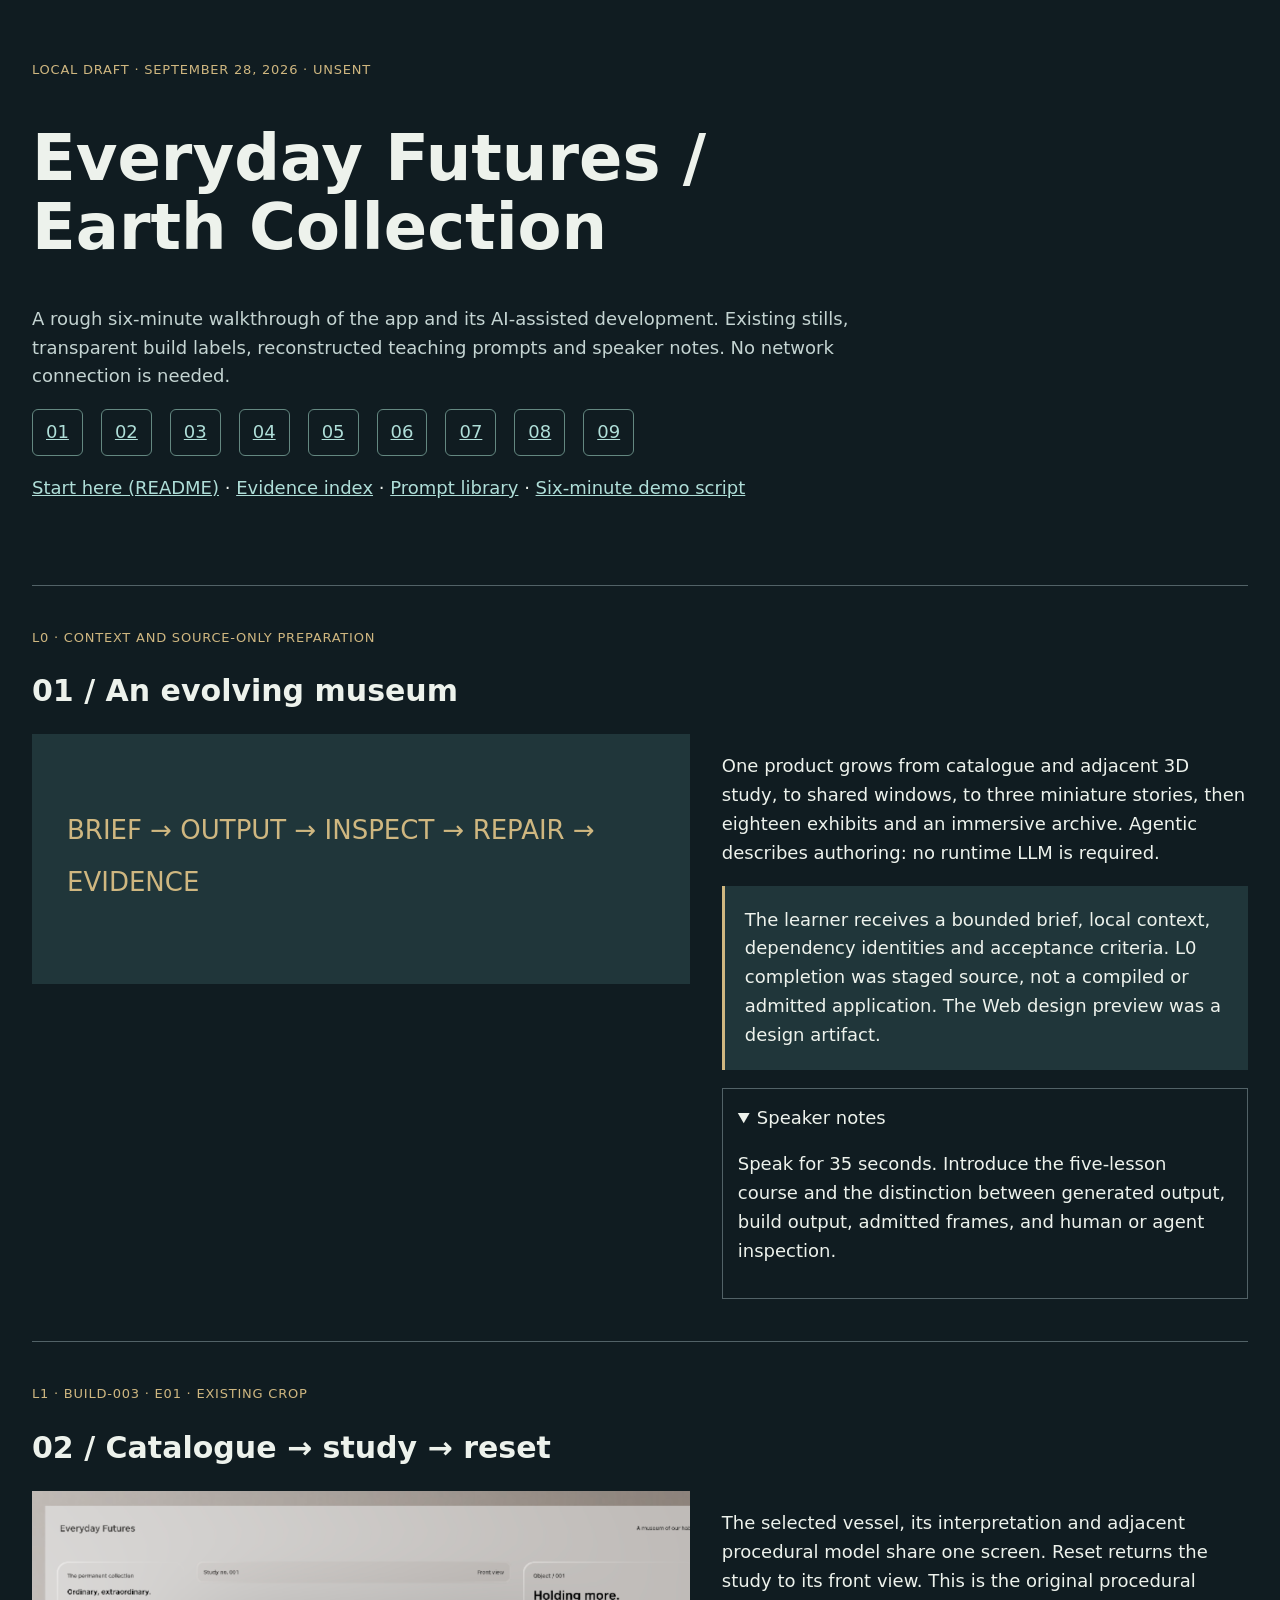
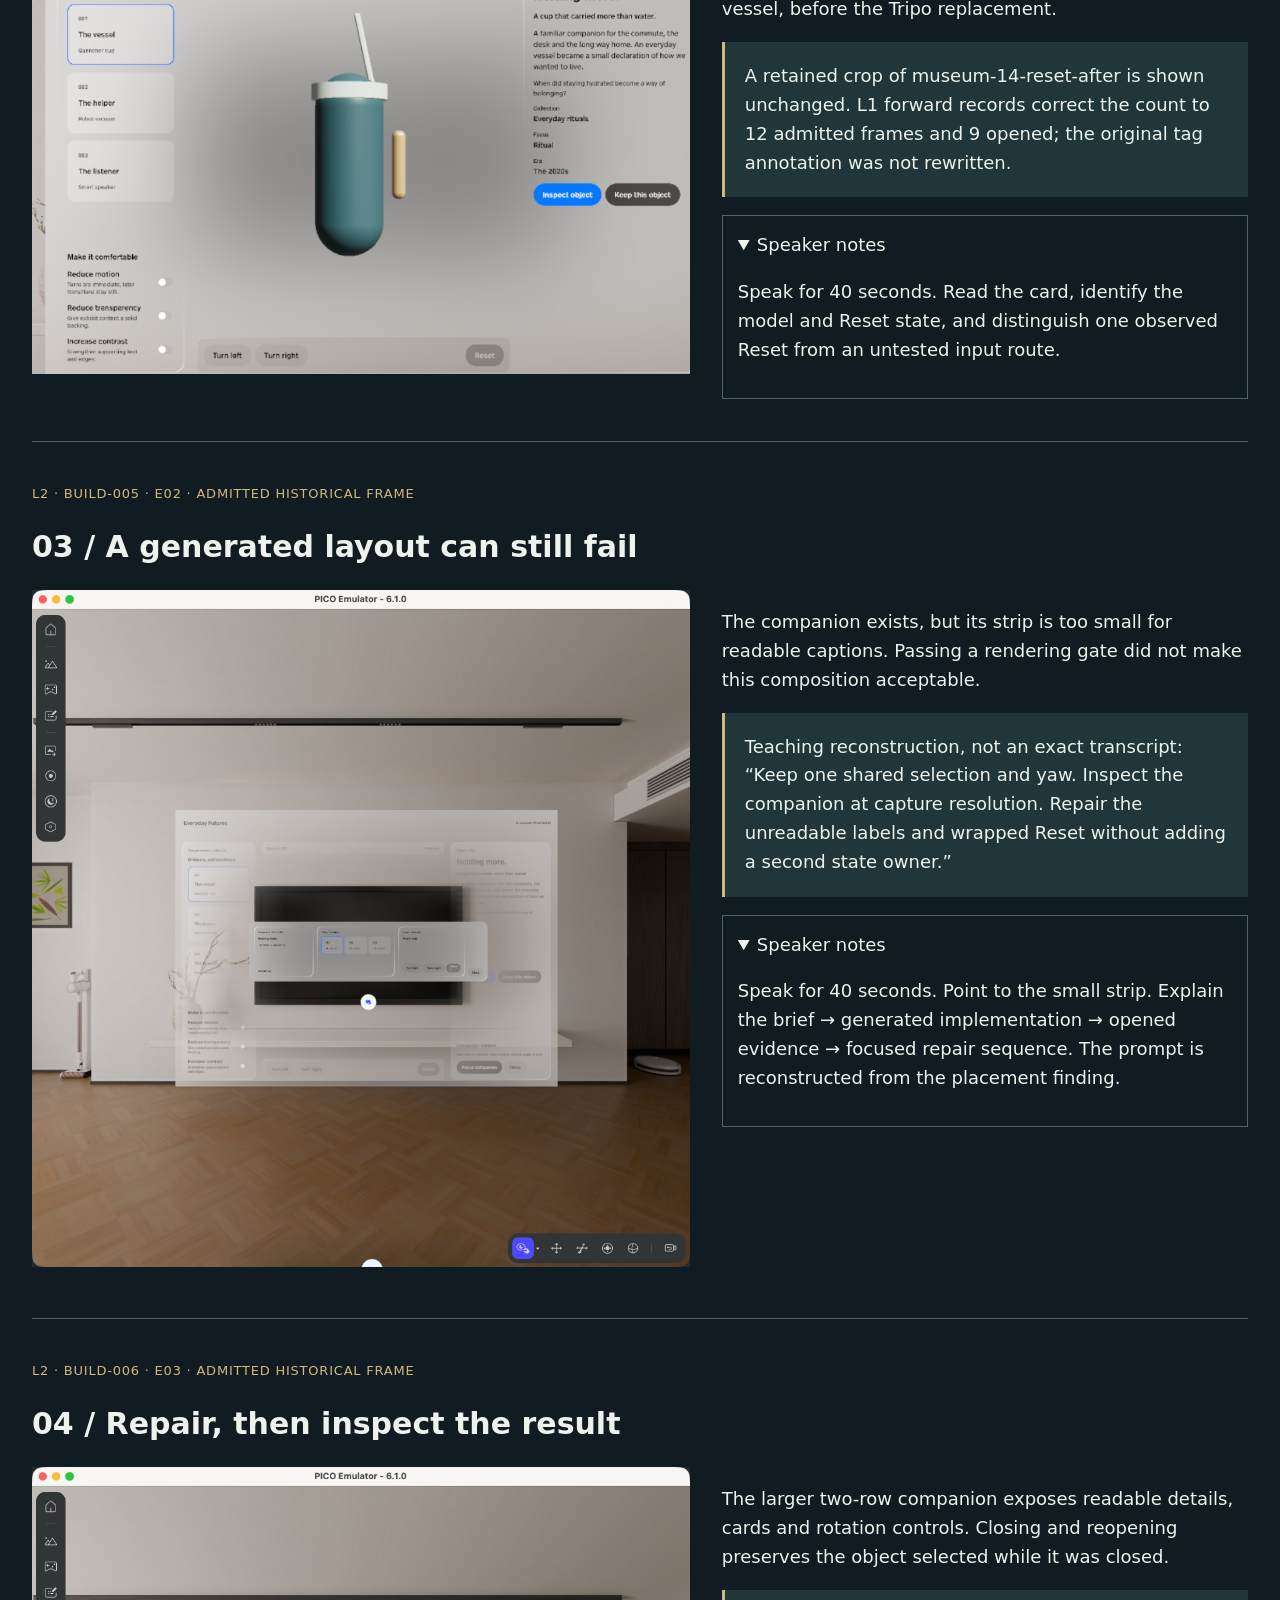
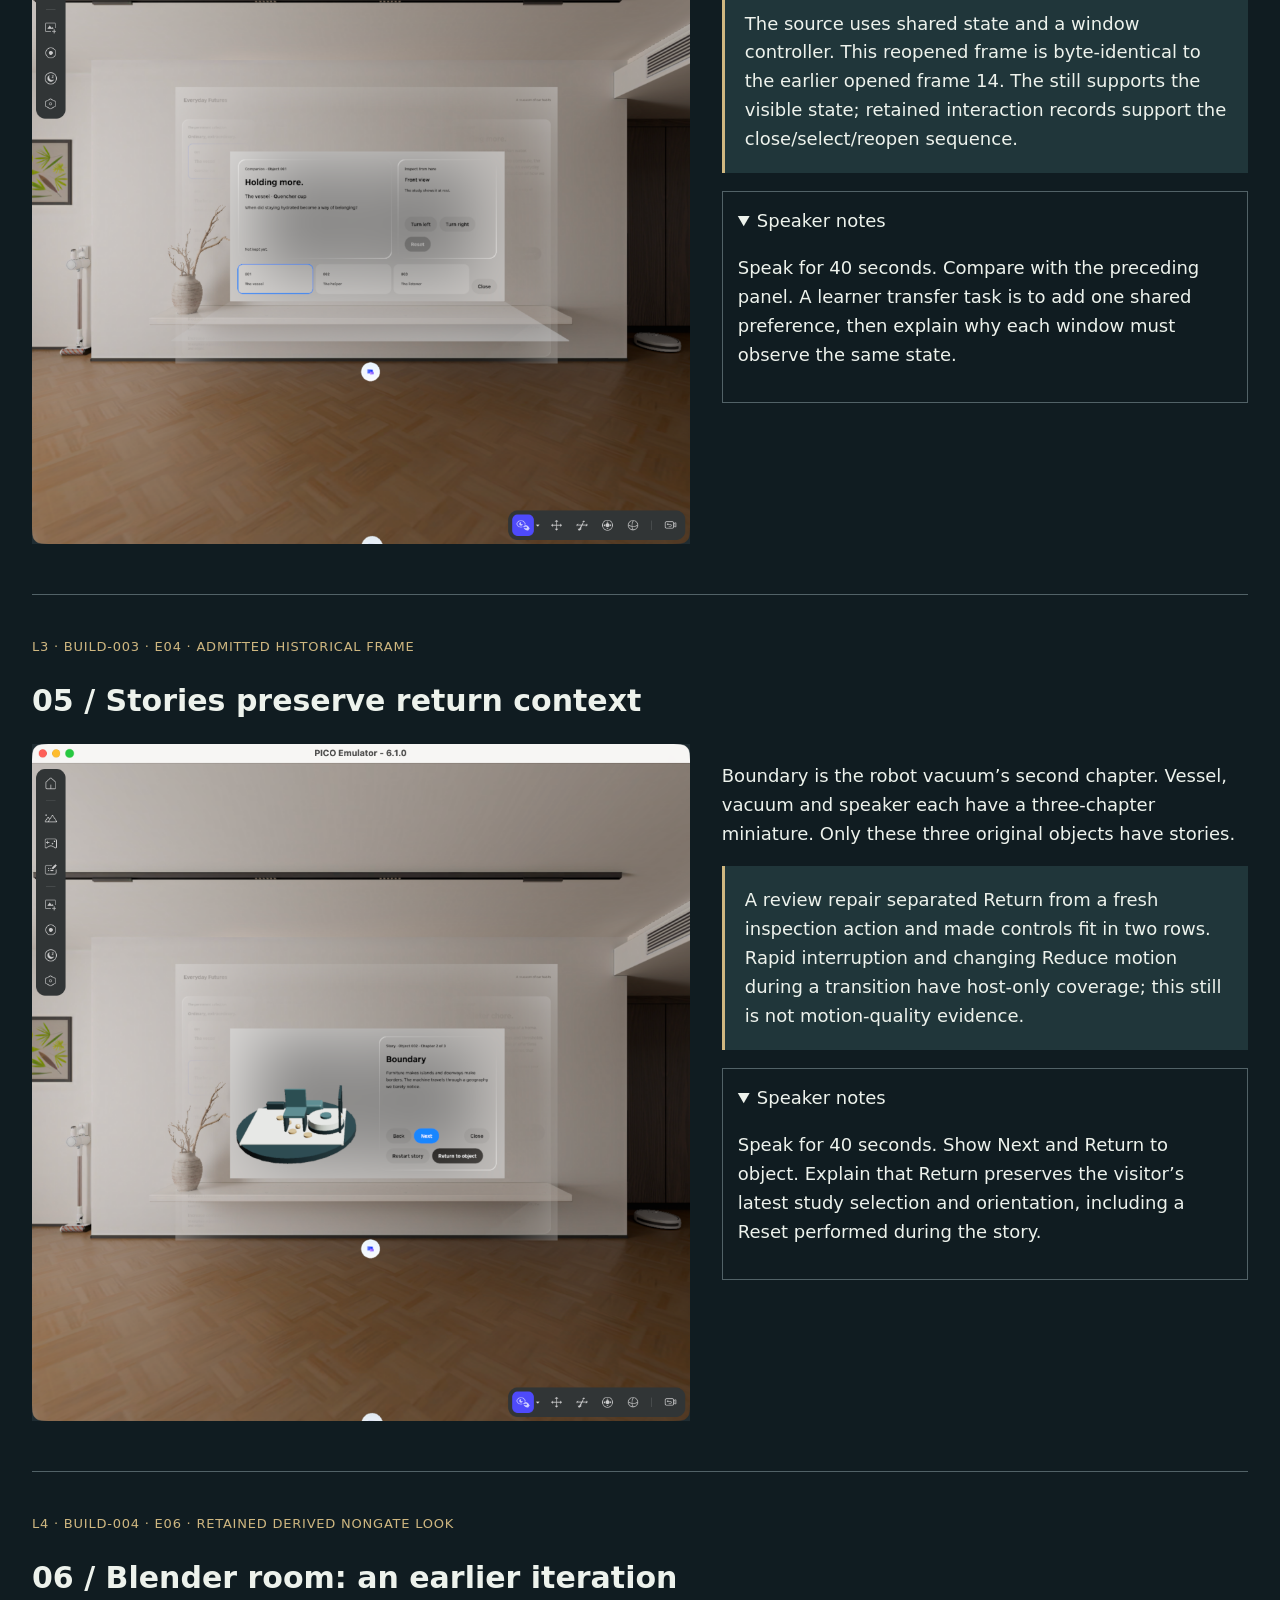
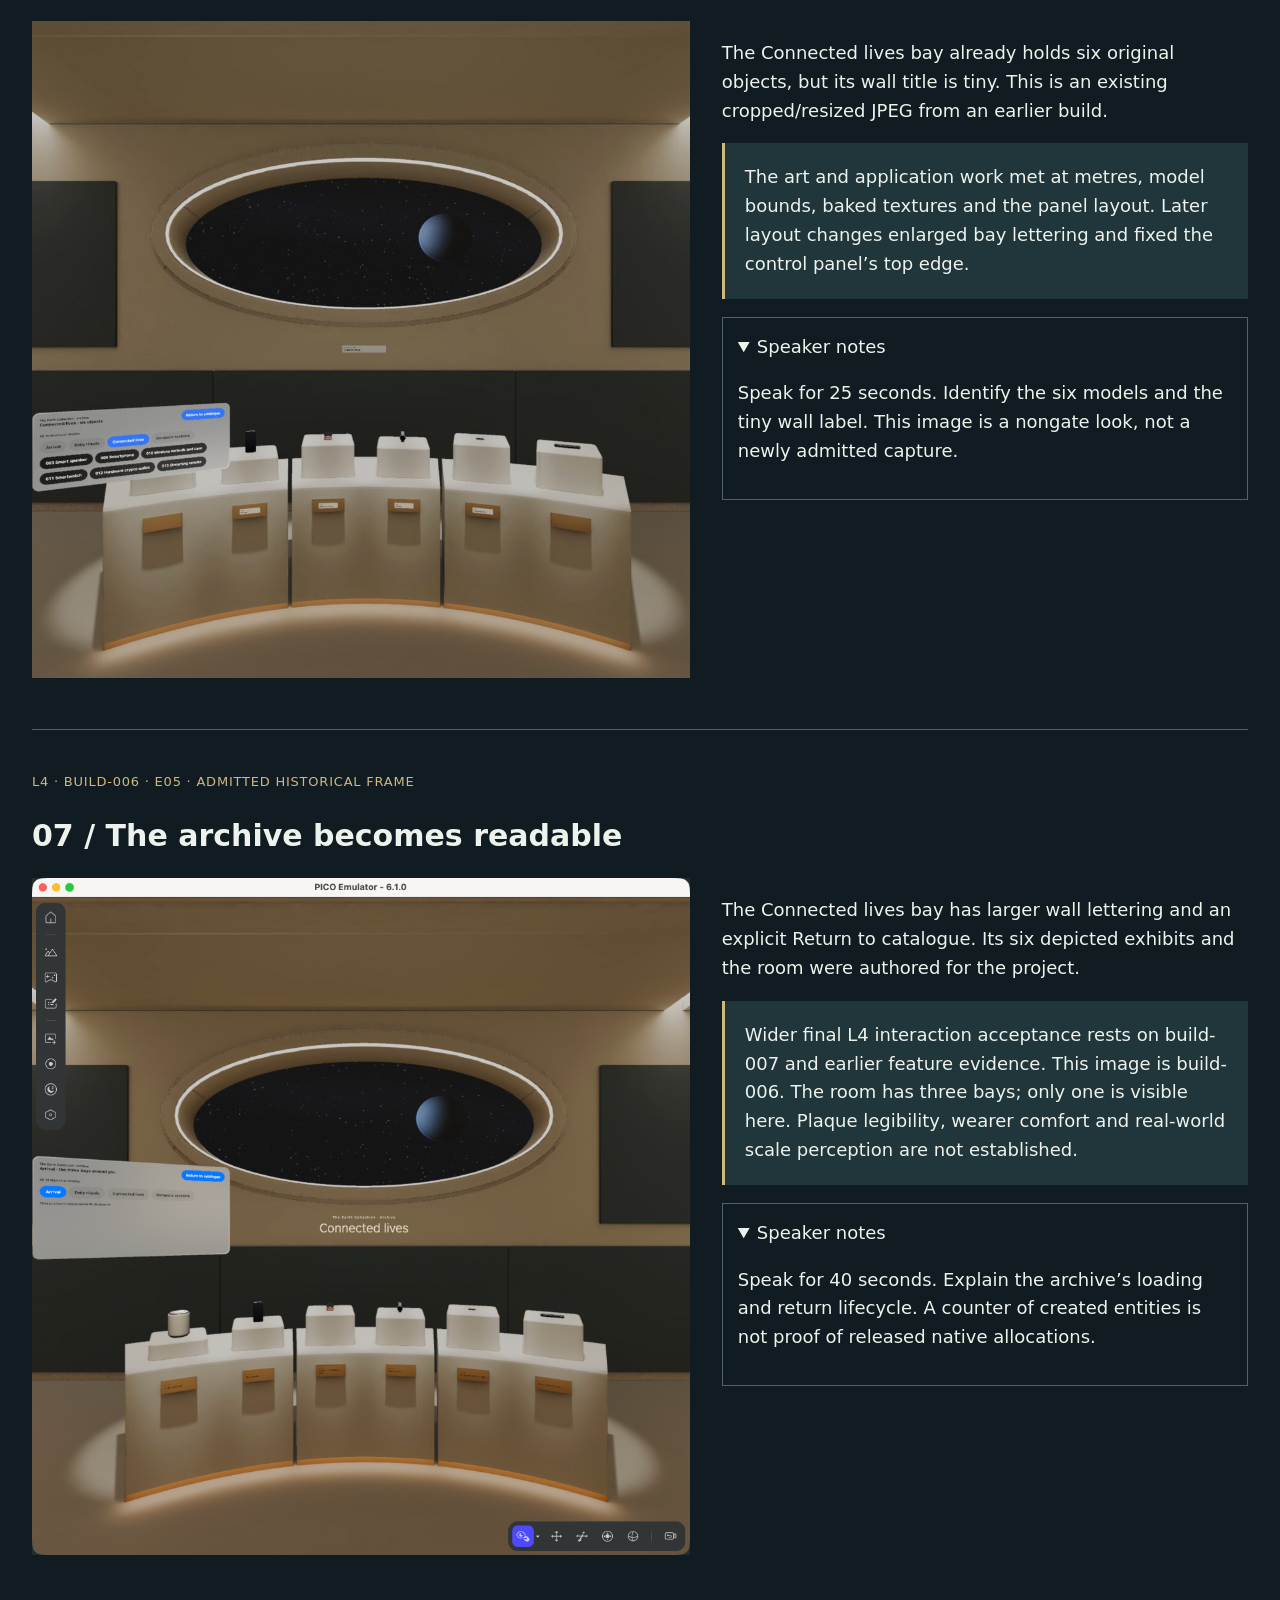
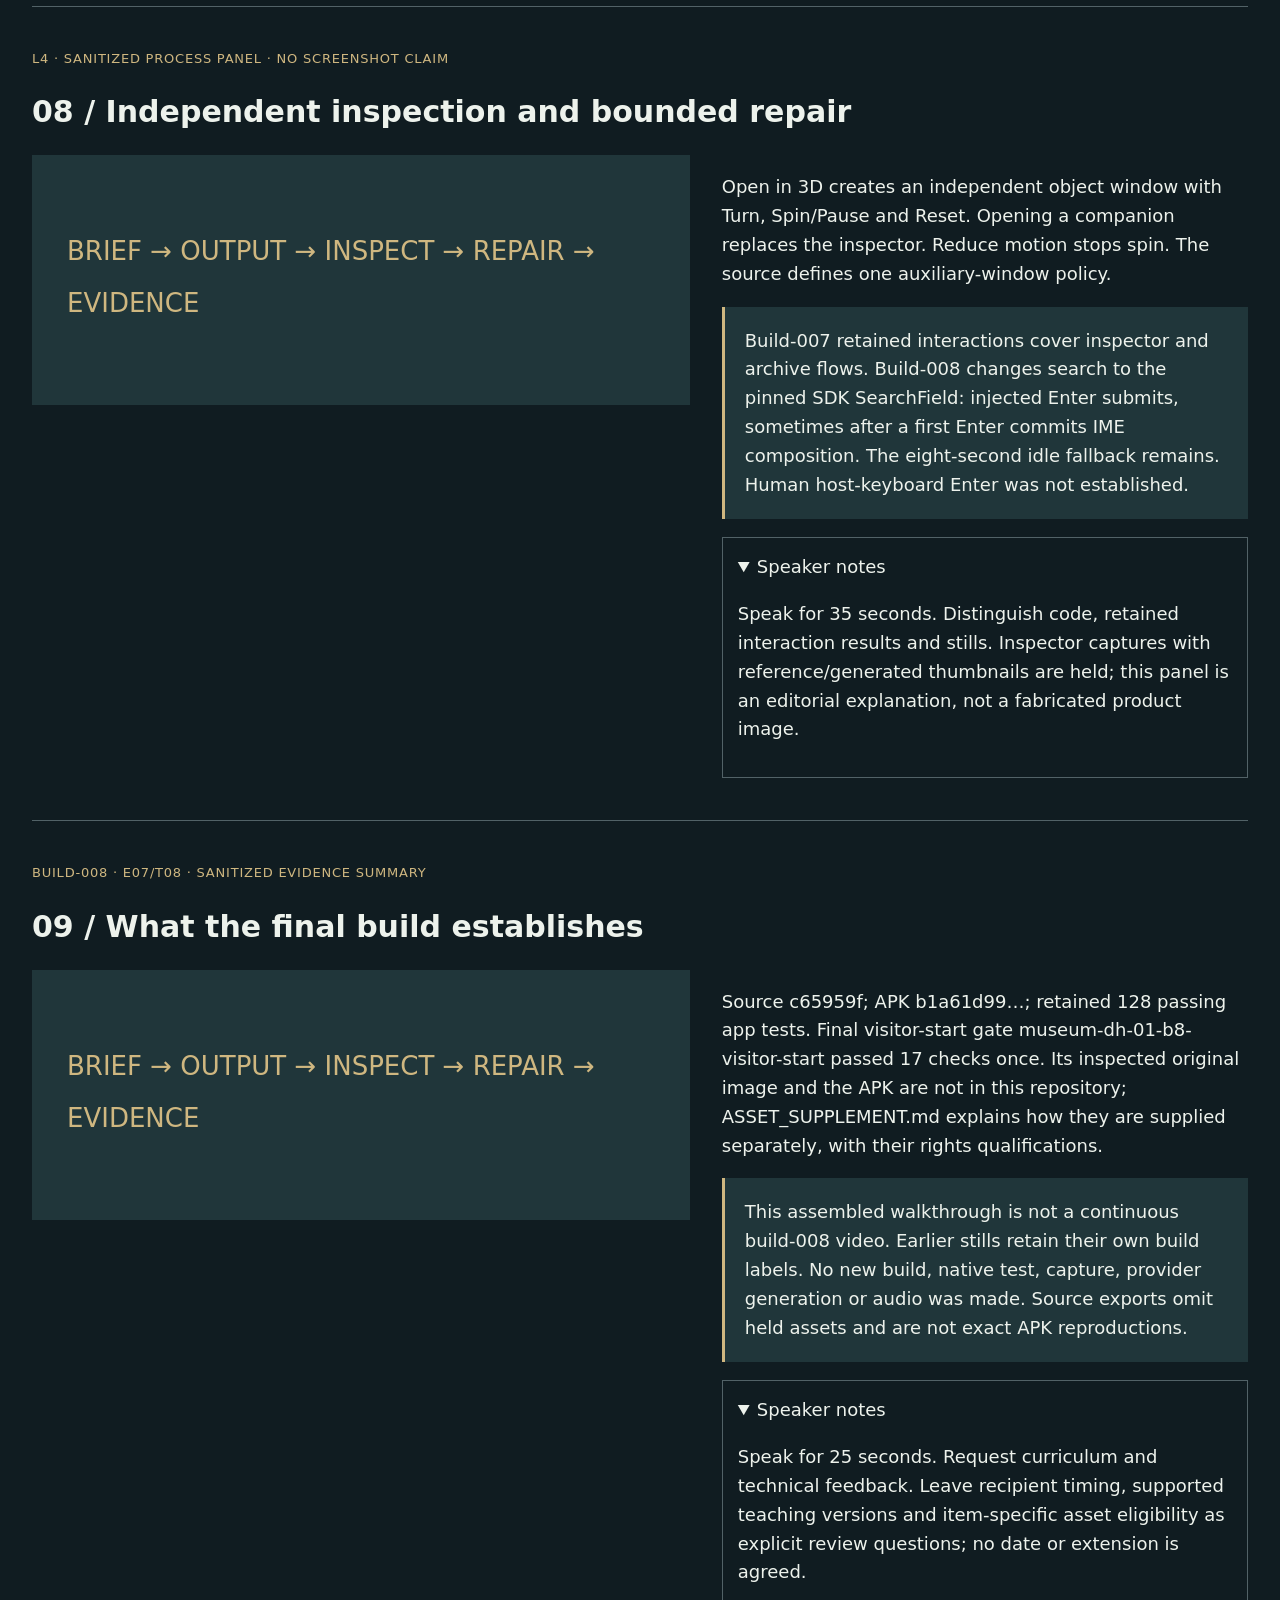
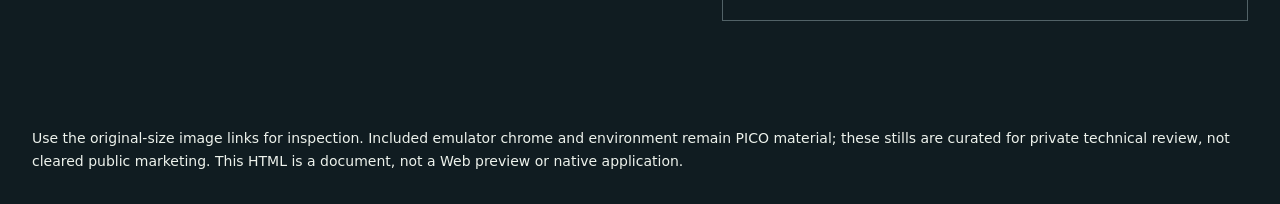
==== demo/index.html @ fa148d9c "Everyday Futures / Earth Collection: review and course repository (2026-09-28) Seeded from the seale" ====
<!doctype html><html lang="en"><head><meta charset="utf-8"><meta name="viewport" content="width=device-width, initial-scale=1"><title>Everyday Futures — PICO local review</title><style>
*{box-sizing:border-box}body{margin:0;background:#101c21;color:#edf2ec;font:18px/1.6 system-ui,sans-serif}header,main,footer{max-width:1380px;margin:auto;padding:32px}header{padding-top:60px}h1{font-size:clamp(38px,5vw,68px);line-height:1.08;max-width:1000px}h2{font-size:30px;line-height:1.2}a{color:#afded8}nav{display:flex;gap:18px;flex-wrap:wrap}nav a{padding:8px 13px;border:1px solid #648881;border-radius:6px}.eyebrow{color:#cfb780;text-transform:uppercase;letter-spacing:.06em;font-size:13px}section{padding:42px 0;border-top:1px solid #526267;scroll-margin-top:20px}.panel{display:grid;grid-template-columns:minmax(0,1.25fr) minmax(300px,1fr);gap:32px;align-items:start}.panel img{width:100%;max-height:780px;object-fit:contain;background:#1f2c32}aside{padding:20px;background:#20363a;border-left:3px solid #cfb780}details{margin-top:18px;padding:15px;border:1px solid #526267}summary{cursor:pointer}.process-mark{padding:70px 35px;font-size:26px;line-height:2;background:#20363a;color:#cfb780;min-height:250px}footer{font-size:14px}.subtitle{max-width:900px;color:#c4d4d2}@media(max-width:760px){.panel{grid-template-columns:1fr}header,main,footer{padding:22px}}@media print{body{background:white;color:black}a{color:black}header,main{padding:0}section{break-before:page}.panel img{max-height:650px}aside,.process-mark{background:#eee;color:black}nav{display:none}}
</style></head><body><header><div class="eyebrow">Local draft · September 28, 2026 · Unsent</div><h1>Everyday Futures /<br>Earth Collection</h1><p class="subtitle">A rough six-minute walkthrough of the app and its AI-assisted development. Existing stills, transparent build labels, reconstructed teaching prompts and speaker notes. No network connection is needed.</p><nav><a href="#p01">01</a> <a href="#p02">02</a> <a href="#p03">03</a> <a href="#p04">04</a> <a href="#p05">05</a> <a href="#p06">06</a> <a href="#p07">07</a> <a href="#p08">08</a> <a href="#p09">09</a></nav><p><a href="../README.md">Start here (README)</a> · <a href="../evidence/INDEX.md">Evidence index</a> · <a href="../prompts/PROMPT_LIBRARY.md">Prompt library</a> · <a href="SHOT_LIST.md">Six-minute demo script</a></p></header><main><section id="p01"><div class="eyebrow">L0 · context and source-only preparation</div><h2>01 / An evolving museum</h2><div class="panel"><div class="process-mark" aria-hidden="true">BRIEF → OUTPUT → INSPECT → REPAIR → EVIDENCE</div><div><p>One product grows from catalogue and adjacent 3D study, to shared windows, to three miniature stories, then eighteen exhibits and an immersive archive. Agentic describes authoring: no runtime LLM is required.</p><aside>The learner receives a bounded brief, local context, dependency identities and acceptance criteria. L0 completion was staged source, not a compiled or admitted application. The Web design preview was a design artifact.</aside><details open><summary>Speaker notes</summary><p>Speak for 35 seconds. Introduce the five-lesson course and the distinction between generated output, build output, admitted frames, and human or agent inspection.</p></details></div></div></section><section id="p02"><div class="eyebrow">L1 · build-003 · E01 · existing crop</div><h2>02 / Catalogue → study → reset</h2><div class="panel"><a href="../evidence/media/l1-reset.png"><img src="../evidence/media/l1-reset.png" alt="Catalogue → study → reset — L1 · build-003 · E01 · existing crop"></a><div><p>The selected vessel, its interpretation and adjacent procedural model share one screen. Reset returns the study to its front view. This is the original procedural vessel, before the Tripo replacement.</p><aside>A retained crop of museum-14-reset-after is shown unchanged. L1 forward records correct the count to 12 admitted frames and 9 opened; the original tag annotation was not rewritten.</aside><details open><summary>Speaker notes</summary><p>Speak for 40 seconds. Read the card, identify the model and Reset state, and distinguish one observed Reset from an untested input route.</p></details></div></div></section><section id="p03"><div class="eyebrow">L2 · build-005 · E02 · admitted historical frame</div><h2>03 / A generated layout can still fail</h2><div class="panel"><a href="../evidence/media/l2-before.png"><img src="../evidence/media/l2-before.png" alt="A generated layout can still fail — L2 · build-005 · E02 · admitted historical frame"></a><div><p>The companion exists, but its strip is too small for readable captions. Passing a rendering gate did not make this composition acceptable.</p><aside>Teaching reconstruction, not an exact transcript: “Keep one shared selection and yaw. Inspect the companion at capture resolution. Repair the unreadable labels and wrapped Reset without adding a second state owner.”</aside><details open><summary>Speaker notes</summary><p>Speak for 40 seconds. Point to the small strip. Explain the brief → generated implementation → opened evidence → focused repair sequence. The prompt is reconstructed from the placement finding.</p></details></div></div></section><section id="p04"><div class="eyebrow">L2 · build-006 · E03 · admitted historical frame</div><h2>04 / Repair, then inspect the result</h2><div class="panel"><a href="../evidence/media/l2-after.png"><img src="../evidence/media/l2-after.png" alt="Repair, then inspect the result — L2 · build-006 · E03 · admitted historical frame"></a><div><p>The larger two-row companion exposes readable details, cards and rotation controls. Closing and reopening preserves the object selected while it was closed.</p><aside>The source uses shared state and a window controller. This reopened frame is byte-identical to the earlier opened frame 14. The still supports the visible state; retained interaction records support the close/select/reopen sequence.</aside><details open><summary>Speaker notes</summary><p>Speak for 40 seconds. Compare with the preceding panel. A learner transfer task is to add one shared preference, then explain why each window must observe the same state.</p></details></div></div></section><section id="p05"><div class="eyebrow">L3 · build-003 · E04 · admitted historical frame</div><h2>05 / Stories preserve return context</h2><div class="panel"><a href="../evidence/media/l3-story.png"><img src="../evidence/media/l3-story.png" alt="Stories preserve return context — L3 · build-003 · E04 · admitted historical frame"></a><div><p>Boundary is the robot vacuum’s second chapter. Vessel, vacuum and speaker each have a three-chapter miniature. Only these three original objects have stories.</p><aside>A review repair separated Return from a fresh inspection action and made controls fit in two rows. Rapid interruption and changing Reduce motion during a transition have host-only coverage; this still is not motion-quality evidence.</aside><details open><summary>Speaker notes</summary><p>Speak for 40 seconds. Show Next and Return to object. Explain that Return preserves the visitor’s latest study selection and orientation, including a Reset performed during the story.</p></details></div></div></section><section id="p06"><div class="eyebrow">L4 · build-004 · E06 · retained derived nongate look</div><h2>06 / Blender room: an earlier iteration</h2><div class="panel"><a href="../evidence/media/l4-before-labels.jpg"><img src="../evidence/media/l4-before-labels.jpg" alt="Blender room: an earlier iteration — L4 · build-004 · E06 · retained derived nongate look"></a><div><p>The Connected lives bay already holds six original objects, but its wall title is tiny. This is an existing cropped/resized JPEG from an earlier build.</p><aside>The art and application work met at metres, model bounds, baked textures and the panel layout. Later layout changes enlarged bay lettering and fixed the control panel’s top edge.</aside><details open><summary>Speaker notes</summary><p>Speak for 25 seconds. Identify the six models and the tiny wall label. This image is a nongate look, not a newly admitted capture.</p></details></div></div></section><section id="p07"><div class="eyebrow">L4 · build-006 · E05 · admitted historical frame</div><h2>07 / The archive becomes readable</h2><div class="panel"><a href="../evidence/media/l4-archive.png"><img src="../evidence/media/l4-archive.png" alt="The archive becomes readable — L4 · build-006 · E05 · admitted historical frame"></a><div><p>The Connected lives bay has larger wall lettering and an explicit Return to catalogue. Its six depicted exhibits and the room were authored for the project.</p><aside>Wider final L4 interaction acceptance rests on build-007 and earlier feature evidence. This image is build-006. The room has three bays; only one is visible here. Plaque legibility, wearer comfort and real-world scale perception are not established.</aside><details open><summary>Speaker notes</summary><p>Speak for 40 seconds. Explain the archive’s loading and return lifecycle. A counter of created entities is not proof of released native allocations.</p></details></div></div></section><section id="p08"><div class="eyebrow">L4 · sanitized process panel · no screenshot claim</div><h2>08 / Independent inspection and bounded repair</h2><div class="panel"><div class="process-mark" aria-hidden="true">BRIEF → OUTPUT → INSPECT → REPAIR → EVIDENCE</div><div><p>Open in 3D creates an independent object window with Turn, Spin/Pause and Reset. Opening a companion replaces the inspector. Reduce motion stops spin. The source defines one auxiliary-window policy.</p><aside>Build-007 retained interactions cover inspector and archive flows. Build-008 changes search to the pinned SDK SearchField: injected Enter submits, sometimes after a first Enter commits IME composition. The eight-second idle fallback remains. Human host-keyboard Enter was not established.</aside><details open><summary>Speaker notes</summary><p>Speak for 35 seconds. Distinguish code, retained interaction results and stills. Inspector captures with reference/generated thumbnails are held; this panel is an editorial explanation, not a fabricated product image.</p></details></div></div></section><section id="p09"><div class="eyebrow">Build-008 · E07/T08 · sanitized evidence summary</div><h2>09 / What the final build establishes</h2><div class="panel"><div class="process-mark" aria-hidden="true">BRIEF → OUTPUT → INSPECT → REPAIR → EVIDENCE</div><div><p>Source c65959f; APK b1a61d99…; retained 128 passing app tests. Final visitor-start gate museum-dh-01-b8-visitor-start passed 17 checks once. Its inspected original image and the APK are not in this repository; ASSET_SUPPLEMENT.md explains how they are supplied separately, with their rights qualifications.</p><aside>This assembled walkthrough is not a continuous build-008 video. Earlier stills retain their own build labels. No new build, native test, capture, provider generation or audio was made. Source exports omit held assets and are not exact APK reproductions.</aside><details open><summary>Speaker notes</summary><p>Speak for 25 seconds. Request curriculum and technical feedback. Leave recipient timing, supported teaching versions and item-specific asset eligibility as explicit review questions; no date or extension is agreed.</p></details></div></div></section></main><footer>Use the original-size image links for inspection. Included emulator chrome and environment remain PICO material; these stills are curated for private technical review, not cleared public marketing. This HTML is a document, not a Web preview or native application.</footer></body></html>
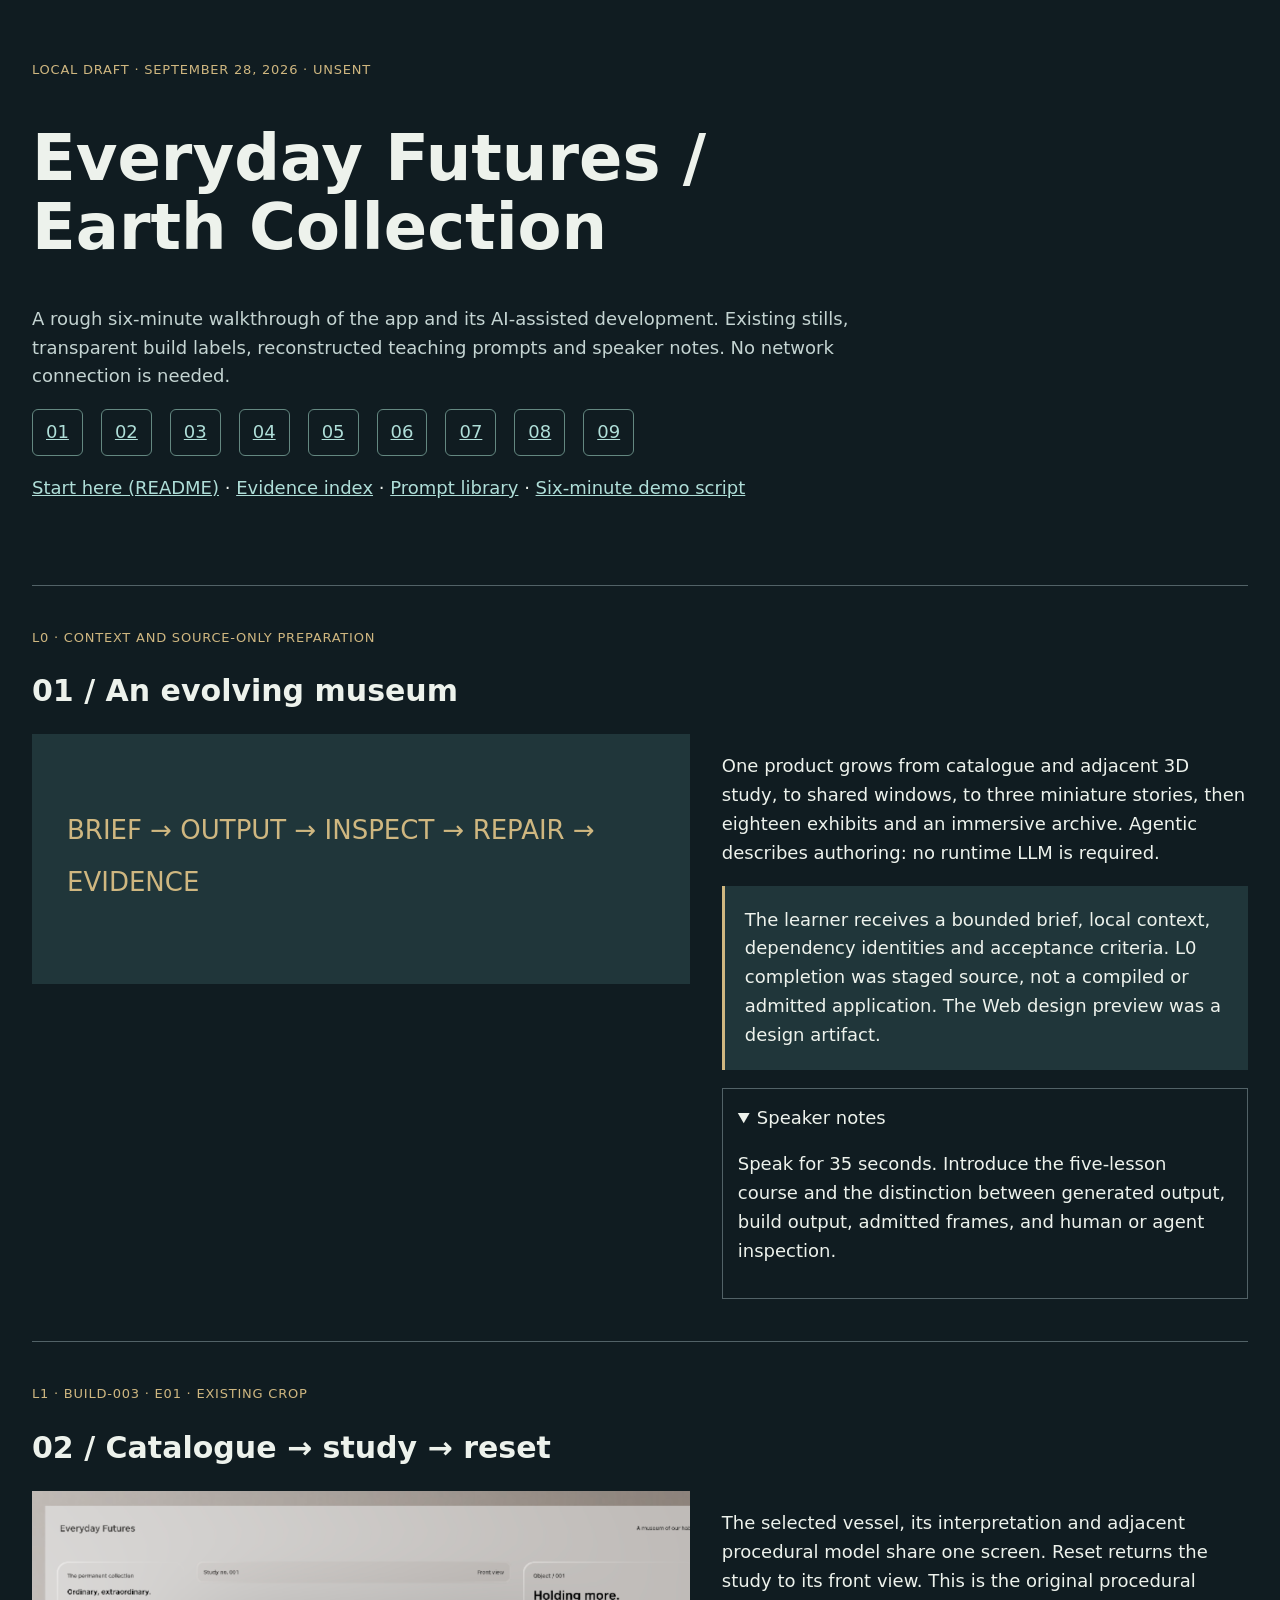
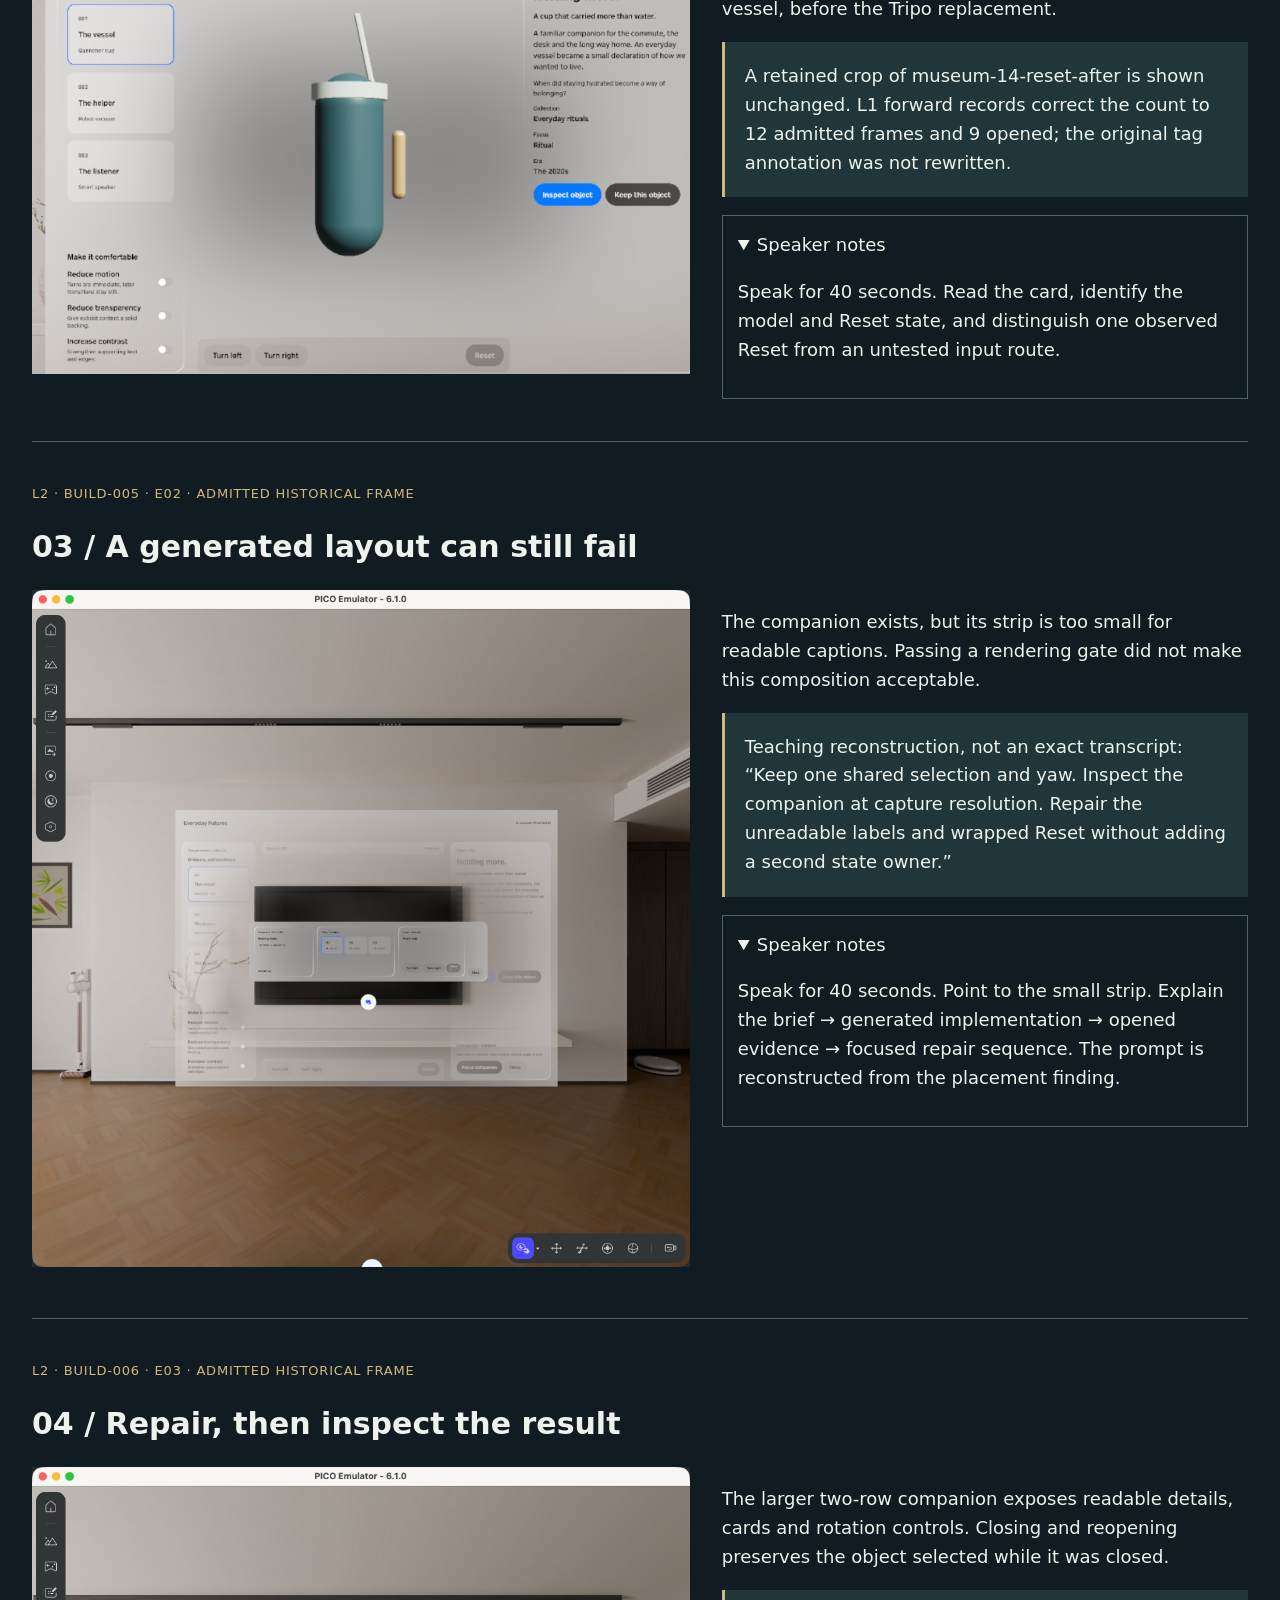
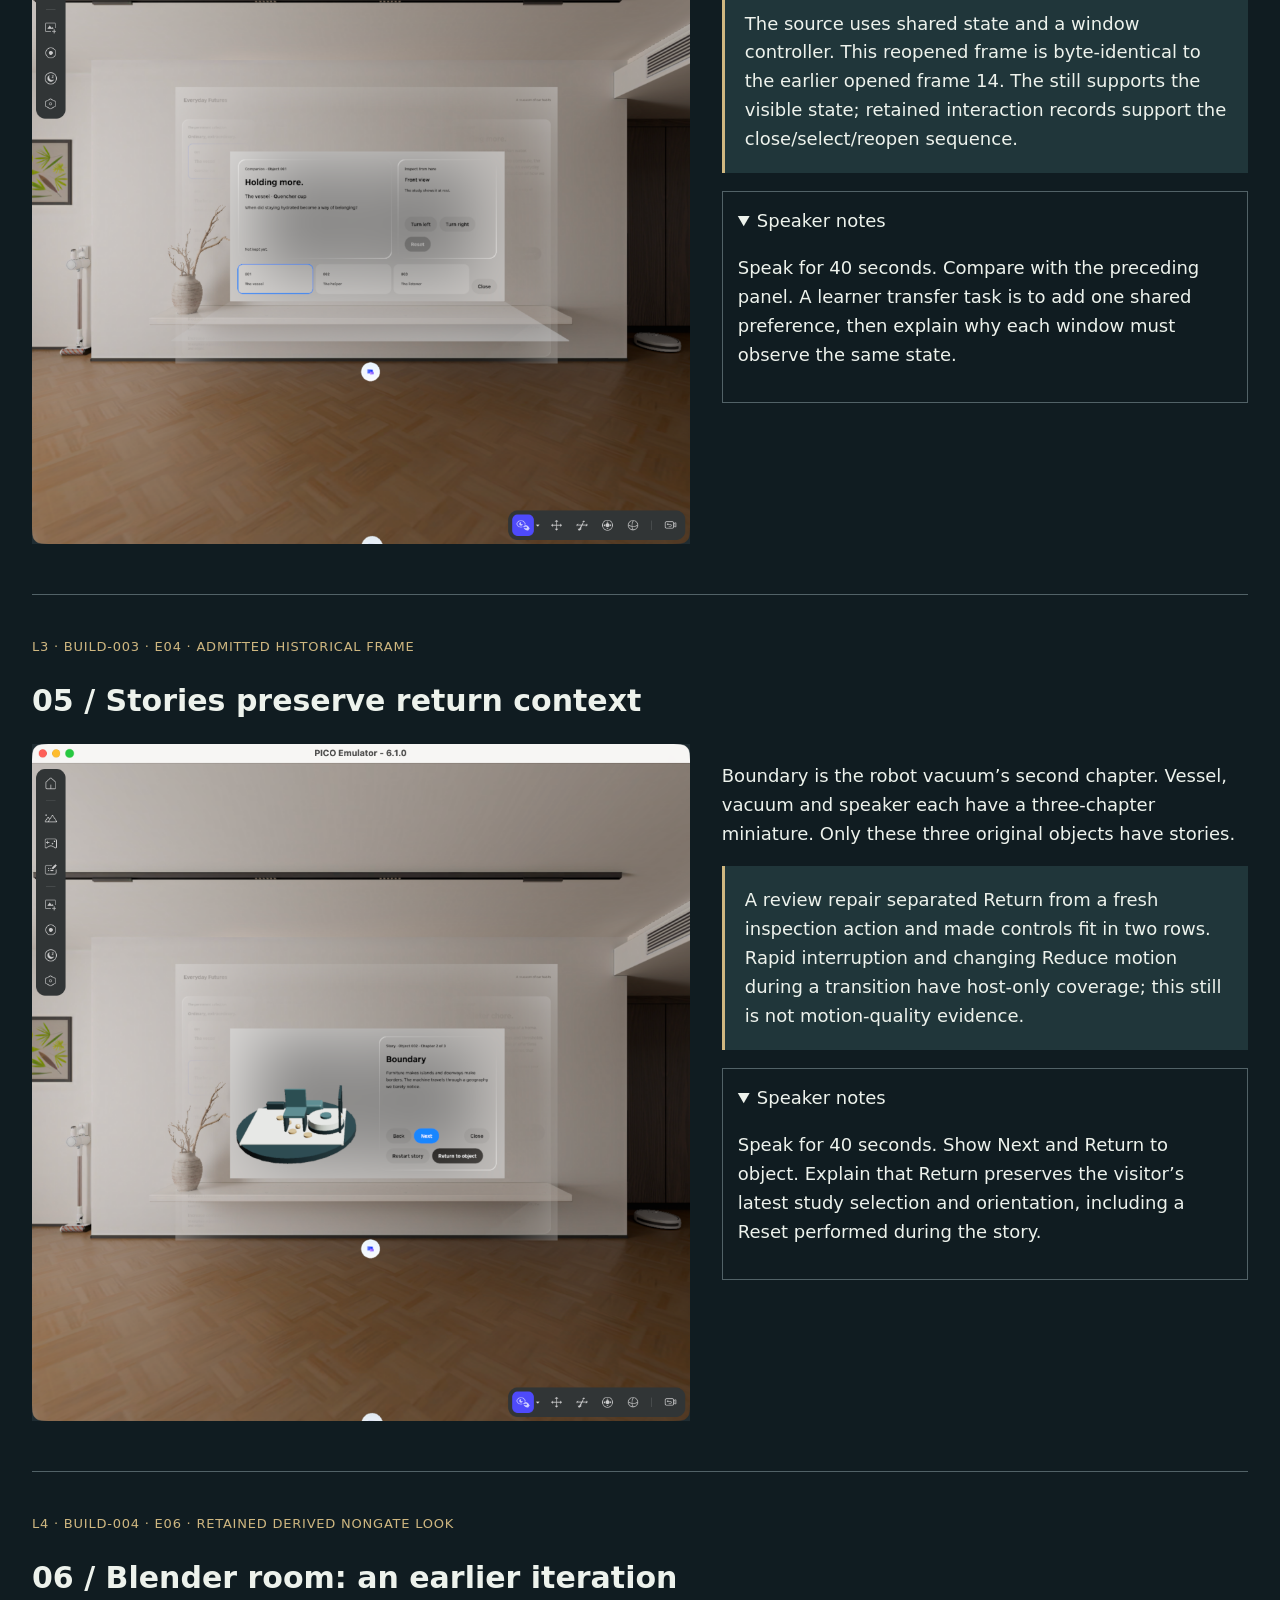
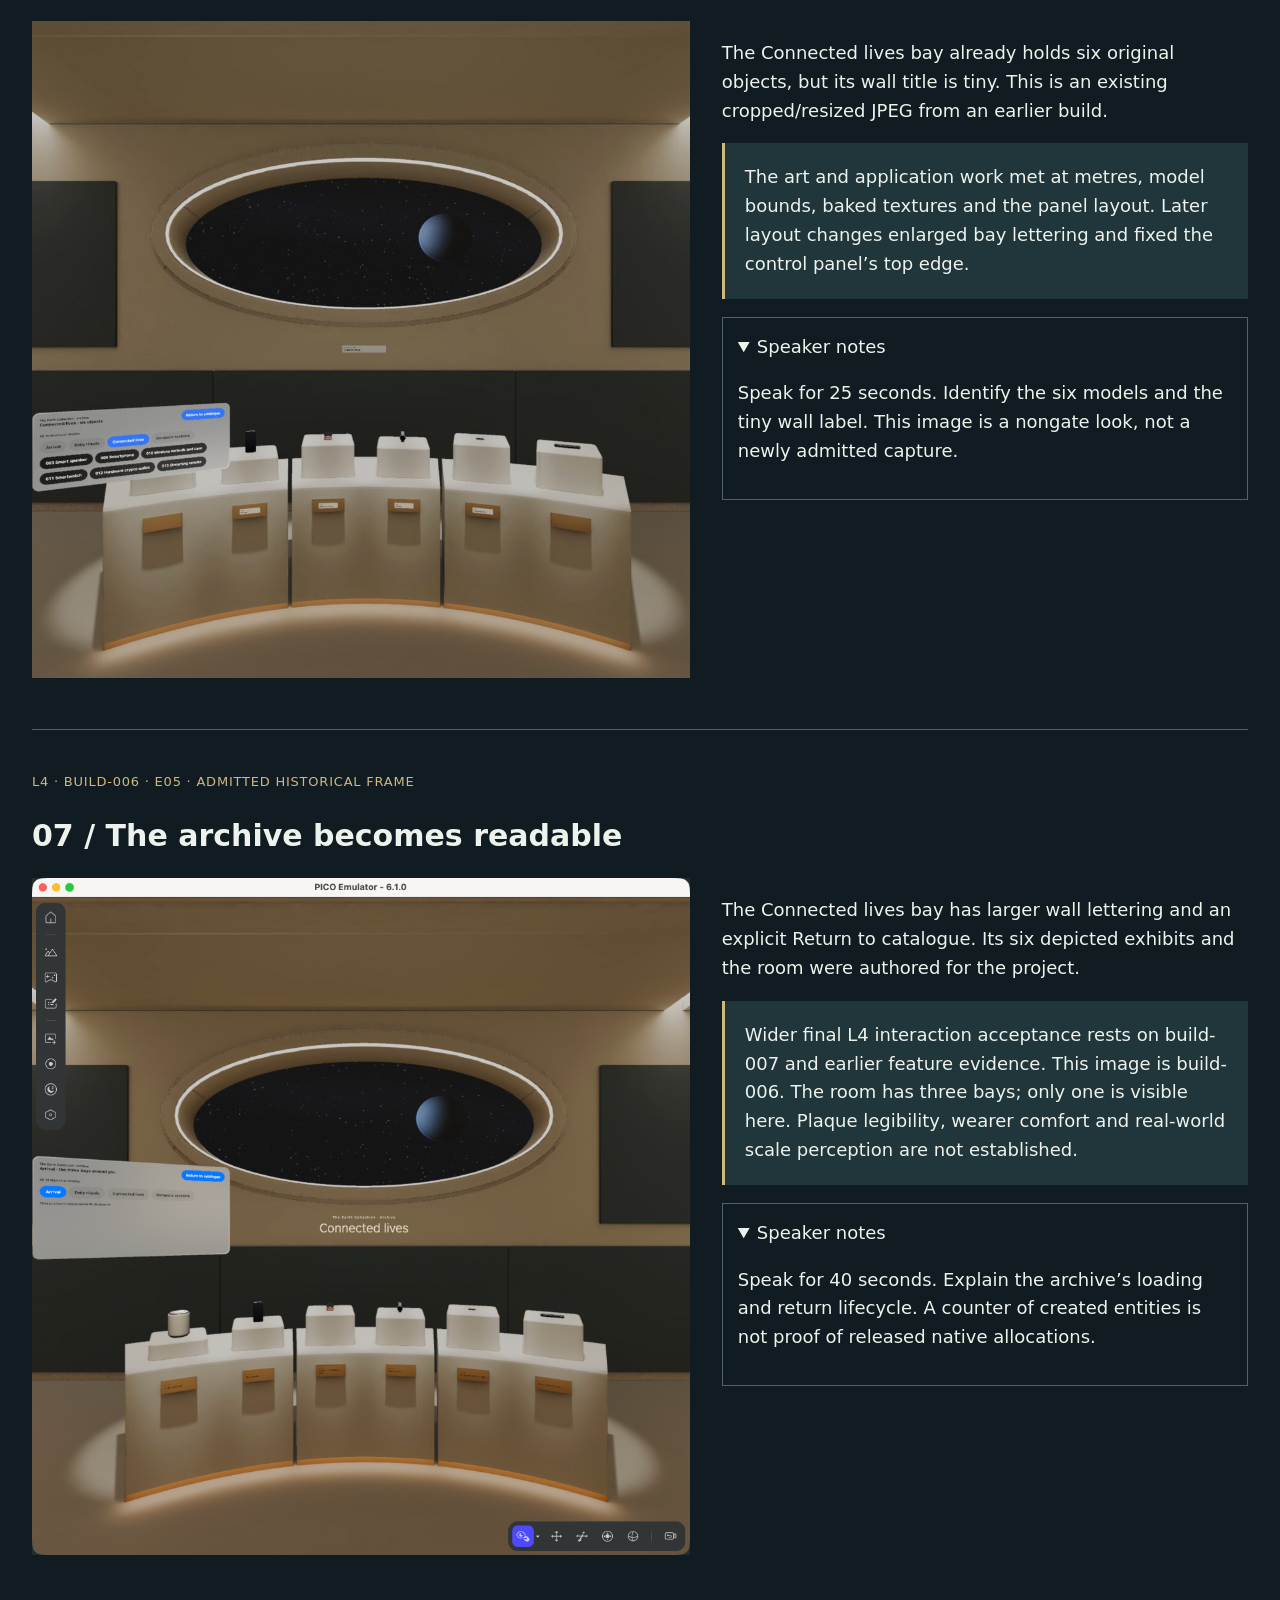
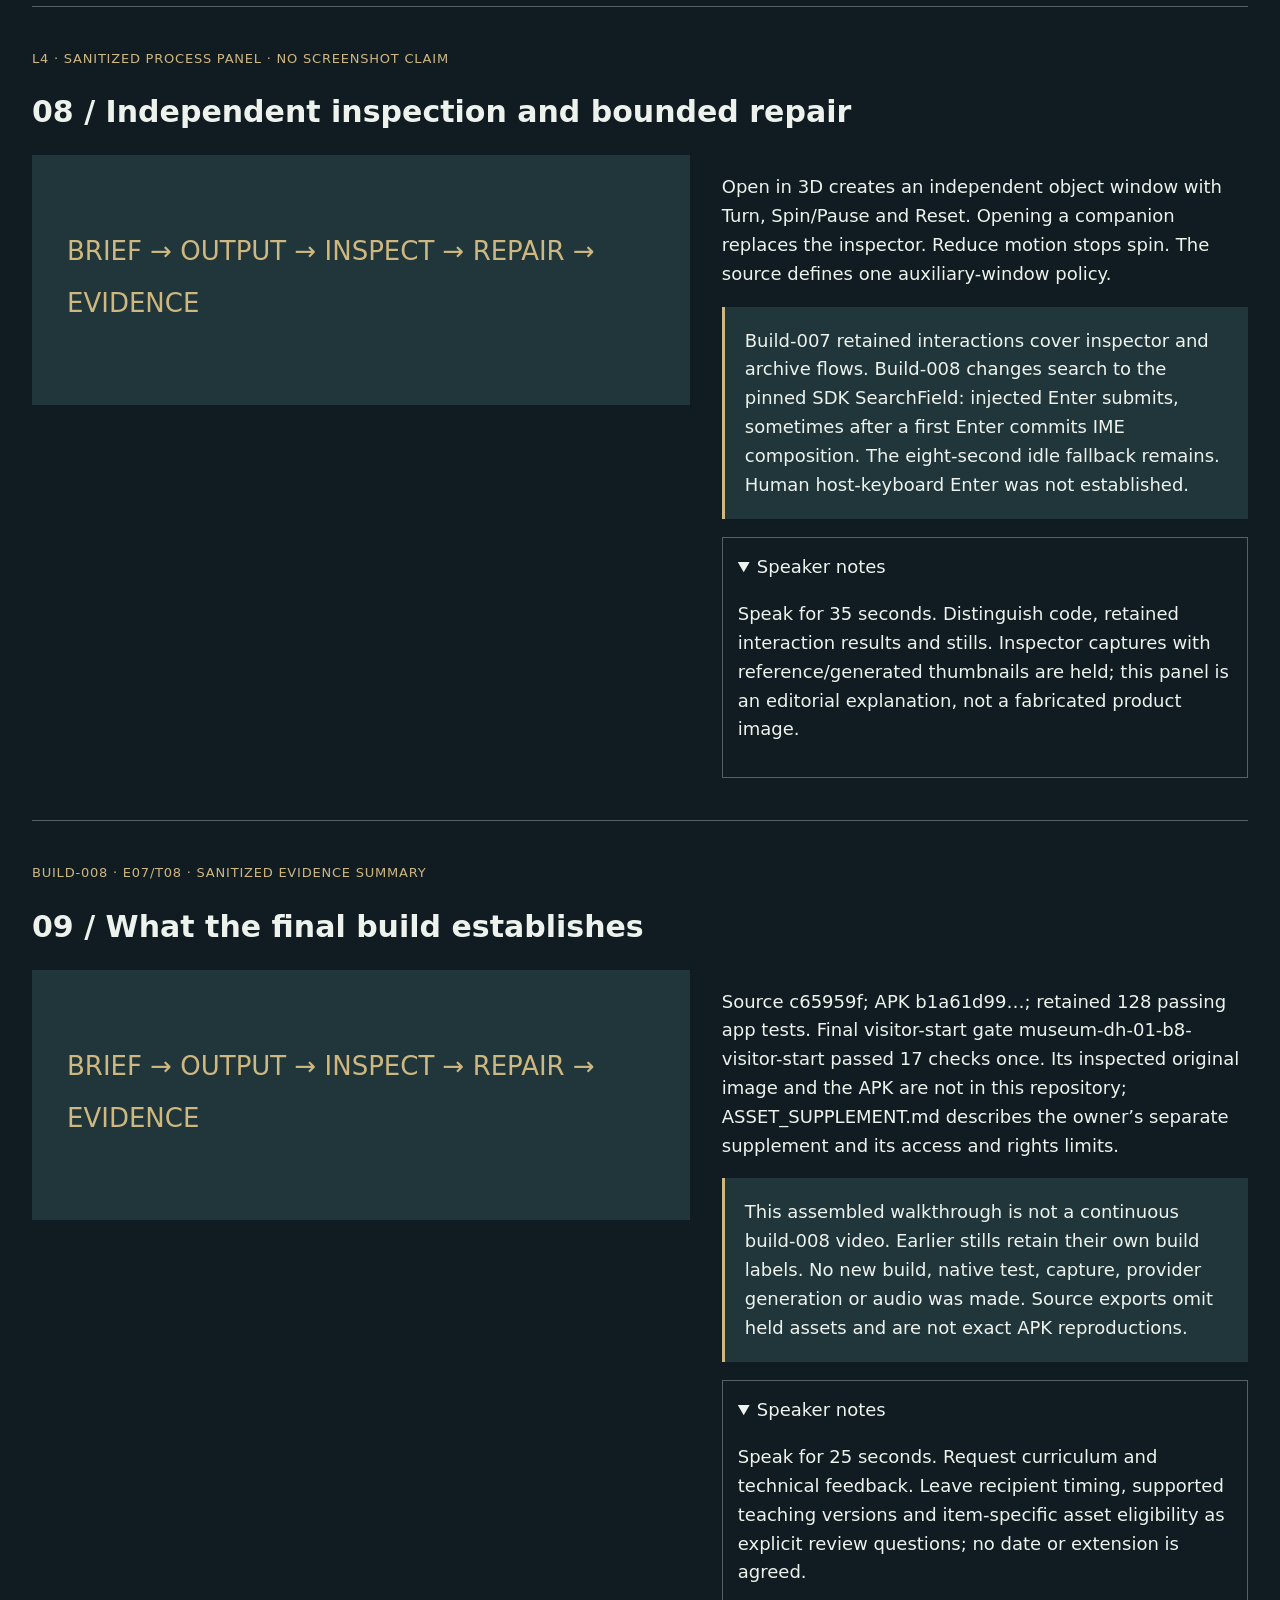
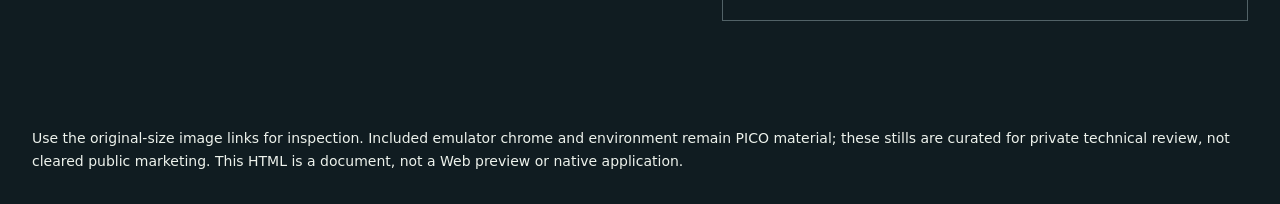
==== commit 50a30c51: "Resolve the focused review: roles, availability, audience and precision - README: AI assistants wrot" ====
--- a/demo/index.html
+++ b/demo/index.html
@@ -1,3 +1,3 @@
 <!doctype html><html lang="en"><head><meta charset="utf-8"><meta name="viewport" content="width=device-width, initial-scale=1"><title>Everyday Futures — PICO local review</title><style>
 *{box-sizing:border-box}body{margin:0;background:#101c21;color:#edf2ec;font:18px/1.6 system-ui,sans-serif}header,main,footer{max-width:1380px;margin:auto;padding:32px}header{padding-top:60px}h1{font-size:clamp(38px,5vw,68px);line-height:1.08;max-width:1000px}h2{font-size:30px;line-height:1.2}a{color:#afded8}nav{display:flex;gap:18px;flex-wrap:wrap}nav a{padding:8px 13px;border:1px solid #648881;border-radius:6px}.eyebrow{color:#cfb780;text-transform:uppercase;letter-spacing:.06em;font-size:13px}section{padding:42px 0;border-top:1px solid #526267;scroll-margin-top:20px}.panel{display:grid;grid-template-columns:minmax(0,1.25fr) minmax(300px,1fr);gap:32px;align-items:start}.panel img{width:100%;max-height:780px;object-fit:contain;background:#1f2c32}aside{padding:20px;background:#20363a;border-left:3px solid #cfb780}details{margin-top:18px;padding:15px;border:1px solid #526267}summary{cursor:pointer}.process-mark{padding:70px 35px;font-size:26px;line-height:2;background:#20363a;color:#cfb780;min-height:250px}footer{font-size:14px}.subtitle{max-width:900px;color:#c4d4d2}@media(max-width:760px){.panel{grid-template-columns:1fr}header,main,footer{padding:22px}}@media print{body{background:white;color:black}a{color:black}header,main{padding:0}section{break-before:page}.panel img{max-height:650px}aside,.process-mark{background:#eee;color:black}nav{display:none}}
-</style></head><body><header><div class="eyebrow">Local draft · September 28, 2026 · Unsent</div><h1>Everyday Futures /<br>Earth Collection</h1><p class="subtitle">A rough six-minute walkthrough of the app and its AI-assisted development. Existing stills, transparent build labels, reconstructed teaching prompts and speaker notes. No network connection is needed.</p><nav><a href="#p01">01</a> <a href="#p02">02</a> <a href="#p03">03</a> <a href="#p04">04</a> <a href="#p05">05</a> <a href="#p06">06</a> <a href="#p07">07</a> <a href="#p08">08</a> <a href="#p09">09</a></nav><p><a href="../README.md">Start here (README)</a> · <a href="../evidence/INDEX.md">Evidence index</a> · <a href="../prompts/PROMPT_LIBRARY.md">Prompt library</a> · <a href="SHOT_LIST.md">Six-minute demo script</a></p></header><main><section id="p01"><div class="eyebrow">L0 · context and source-only preparation</div><h2>01 / An evolving museum</h2><div class="panel"><div class="process-mark" aria-hidden="true">BRIEF → OUTPUT → INSPECT → REPAIR → EVIDENCE</div><div><p>One product grows from catalogue and adjacent 3D study, to shared windows, to three miniature stories, then eighteen exhibits and an immersive archive. Agentic describes authoring: no runtime LLM is required.</p><aside>The learner receives a bounded brief, local context, dependency identities and acceptance criteria. L0 completion was staged source, not a compiled or admitted application. The Web design preview was a design artifact.</aside><details open><summary>Speaker notes</summary><p>Speak for 35 seconds. Introduce the five-lesson course and the distinction between generated output, build output, admitted frames, and human or agent inspection.</p></details></div></div></section><section id="p02"><div class="eyebrow">L1 · build-003 · E01 · existing crop</div><h2>02 / Catalogue → study → reset</h2><div class="panel"><a href="../evidence/media/l1-reset.png"><img src="../evidence/media/l1-reset.png" alt="Catalogue → study → reset — L1 · build-003 · E01 · existing crop"></a><div><p>The selected vessel, its interpretation and adjacent procedural model share one screen. Reset returns the study to its front view. This is the original procedural vessel, before the Tripo replacement.</p><aside>A retained crop of museum-14-reset-after is shown unchanged. L1 forward records correct the count to 12 admitted frames and 9 opened; the original tag annotation was not rewritten.</aside><details open><summary>Speaker notes</summary><p>Speak for 40 seconds. Read the card, identify the model and Reset state, and distinguish one observed Reset from an untested input route.</p></details></div></div></section><section id="p03"><div class="eyebrow">L2 · build-005 · E02 · admitted historical frame</div><h2>03 / A generated layout can still fail</h2><div class="panel"><a href="../evidence/media/l2-before.png"><img src="../evidence/media/l2-before.png" alt="A generated layout can still fail — L2 · build-005 · E02 · admitted historical frame"></a><div><p>The companion exists, but its strip is too small for readable captions. Passing a rendering gate did not make this composition acceptable.</p><aside>Teaching reconstruction, not an exact transcript: “Keep one shared selection and yaw. Inspect the companion at capture resolution. Repair the unreadable labels and wrapped Reset without adding a second state owner.”</aside><details open><summary>Speaker notes</summary><p>Speak for 40 seconds. Point to the small strip. Explain the brief → generated implementation → opened evidence → focused repair sequence. The prompt is reconstructed from the placement finding.</p></details></div></div></section><section id="p04"><div class="eyebrow">L2 · build-006 · E03 · admitted historical frame</div><h2>04 / Repair, then inspect the result</h2><div class="panel"><a href="../evidence/media/l2-after.png"><img src="../evidence/media/l2-after.png" alt="Repair, then inspect the result — L2 · build-006 · E03 · admitted historical frame"></a><div><p>The larger two-row companion exposes readable details, cards and rotation controls. Closing and reopening preserves the object selected while it was closed.</p><aside>The source uses shared state and a window controller. This reopened frame is byte-identical to the earlier opened frame 14. The still supports the visible state; retained interaction records support the close/select/reopen sequence.</aside><details open><summary>Speaker notes</summary><p>Speak for 40 seconds. Compare with the preceding panel. A learner transfer task is to add one shared preference, then explain why each window must observe the same state.</p></details></div></div></section><section id="p05"><div class="eyebrow">L3 · build-003 · E04 · admitted historical frame</div><h2>05 / Stories preserve return context</h2><div class="panel"><a href="../evidence/media/l3-story.png"><img src="../evidence/media/l3-story.png" alt="Stories preserve return context — L3 · build-003 · E04 · admitted historical frame"></a><div><p>Boundary is the robot vacuum’s second chapter. Vessel, vacuum and speaker each have a three-chapter miniature. Only these three original objects have stories.</p><aside>A review repair separated Return from a fresh inspection action and made controls fit in two rows. Rapid interruption and changing Reduce motion during a transition have host-only coverage; this still is not motion-quality evidence.</aside><details open><summary>Speaker notes</summary><p>Speak for 40 seconds. Show Next and Return to object. Explain that Return preserves the visitor’s latest study selection and orientation, including a Reset performed during the story.</p></details></div></div></section><section id="p06"><div class="eyebrow">L4 · build-004 · E06 · retained derived nongate look</div><h2>06 / Blender room: an earlier iteration</h2><div class="panel"><a href="../evidence/media/l4-before-labels.jpg"><img src="../evidence/media/l4-before-labels.jpg" alt="Blender room: an earlier iteration — L4 · build-004 · E06 · retained derived nongate look"></a><div><p>The Connected lives bay already holds six original objects, but its wall title is tiny. This is an existing cropped/resized JPEG from an earlier build.</p><aside>The art and application work met at metres, model bounds, baked textures and the panel layout. Later layout changes enlarged bay lettering and fixed the control panel’s top edge.</aside><details open><summary>Speaker notes</summary><p>Speak for 25 seconds. Identify the six models and the tiny wall label. This image is a nongate look, not a newly admitted capture.</p></details></div></div></section><section id="p07"><div class="eyebrow">L4 · build-006 · E05 · admitted historical frame</div><h2>07 / The archive becomes readable</h2><div class="panel"><a href="../evidence/media/l4-archive.png"><img src="../evidence/media/l4-archive.png" alt="The archive becomes readable — L4 · build-006 · E05 · admitted historical frame"></a><div><p>The Connected lives bay has larger wall lettering and an explicit Return to catalogue. Its six depicted exhibits and the room were authored for the project.</p><aside>Wider final L4 interaction acceptance rests on build-007 and earlier feature evidence. This image is build-006. The room has three bays; only one is visible here. Plaque legibility, wearer comfort and real-world scale perception are not established.</aside><details open><summary>Speaker notes</summary><p>Speak for 40 seconds. Explain the archive’s loading and return lifecycle. A counter of created entities is not proof of released native allocations.</p></details></div></div></section><section id="p08"><div class="eyebrow">L4 · sanitized process panel · no screenshot claim</div><h2>08 / Independent inspection and bounded repair</h2><div class="panel"><div class="process-mark" aria-hidden="true">BRIEF → OUTPUT → INSPECT → REPAIR → EVIDENCE</div><div><p>Open in 3D creates an independent object window with Turn, Spin/Pause and Reset. Opening a companion replaces the inspector. Reduce motion stops spin. The source defines one auxiliary-window policy.</p><aside>Build-007 retained interactions cover inspector and archive flows. Build-008 changes search to the pinned SDK SearchField: injected Enter submits, sometimes after a first Enter commits IME composition. The eight-second idle fallback remains. Human host-keyboard Enter was not established.</aside><details open><summary>Speaker notes</summary><p>Speak for 35 seconds. Distinguish code, retained interaction results and stills. Inspector captures with reference/generated thumbnails are held; this panel is an editorial explanation, not a fabricated product image.</p></details></div></div></section><section id="p09"><div class="eyebrow">Build-008 · E07/T08 · sanitized evidence summary</div><h2>09 / What the final build establishes</h2><div class="panel"><div class="process-mark" aria-hidden="true">BRIEF → OUTPUT → INSPECT → REPAIR → EVIDENCE</div><div><p>Source c65959f; APK b1a61d99…; retained 128 passing app tests. Final visitor-start gate museum-dh-01-b8-visitor-start passed 17 checks once. Its inspected original image and the APK are not in this repository; ASSET_SUPPLEMENT.md explains how they are supplied separately, with their rights qualifications.</p><aside>This assembled walkthrough is not a continuous build-008 video. Earlier stills retain their own build labels. No new build, native test, capture, provider generation or audio was made. Source exports omit held assets and are not exact APK reproductions.</aside><details open><summary>Speaker notes</summary><p>Speak for 25 seconds. Request curriculum and technical feedback. Leave recipient timing, supported teaching versions and item-specific asset eligibility as explicit review questions; no date or extension is agreed.</p></details></div></div></section></main><footer>Use the original-size image links for inspection. Included emulator chrome and environment remain PICO material; these stills are curated for private technical review, not cleared public marketing. This HTML is a document, not a Web preview or native application.</footer></body></html>+</style></head><body><header><div class="eyebrow">Local draft · September 28, 2026 · Unsent</div><h1>Everyday Futures /<br>Earth Collection</h1><p class="subtitle">A rough six-minute walkthrough of the app and its AI-assisted development. Existing stills, transparent build labels, reconstructed teaching prompts and speaker notes. No network connection is needed.</p><nav><a href="#p01">01</a> <a href="#p02">02</a> <a href="#p03">03</a> <a href="#p04">04</a> <a href="#p05">05</a> <a href="#p06">06</a> <a href="#p07">07</a> <a href="#p08">08</a> <a href="#p09">09</a></nav><p><a href="../README.md">Start here (README)</a> · <a href="../evidence/INDEX.md">Evidence index</a> · <a href="../prompts/PROMPT_LIBRARY.md">Prompt library</a> · <a href="SHOT_LIST.md">Six-minute demo script</a></p></header><main><section id="p01"><div class="eyebrow">L0 · context and source-only preparation</div><h2>01 / An evolving museum</h2><div class="panel"><div class="process-mark" aria-hidden="true">BRIEF → OUTPUT → INSPECT → REPAIR → EVIDENCE</div><div><p>One product grows from catalogue and adjacent 3D study, to shared windows, to three miniature stories, then eighteen exhibits and an immersive archive. Agentic describes authoring: no runtime LLM is required.</p><aside>The learner receives a bounded brief, local context, dependency identities and acceptance criteria. L0 completion was staged source, not a compiled or admitted application. The Web design preview was a design artifact.</aside><details open><summary>Speaker notes</summary><p>Speak for 35 seconds. Introduce the five-lesson course and the distinction between generated output, build output, admitted frames, and human or agent inspection.</p></details></div></div></section><section id="p02"><div class="eyebrow">L1 · build-003 · E01 · existing crop</div><h2>02 / Catalogue → study → reset</h2><div class="panel"><a href="../evidence/media/l1-reset.png"><img src="../evidence/media/l1-reset.png" alt="Catalogue → study → reset — L1 · build-003 · E01 · existing crop"></a><div><p>The selected vessel, its interpretation and adjacent procedural model share one screen. Reset returns the study to its front view. This is the original procedural vessel, before the Tripo replacement.</p><aside>A retained crop of museum-14-reset-after is shown unchanged. L1 forward records correct the count to 12 admitted frames and 9 opened; the original tag annotation was not rewritten.</aside><details open><summary>Speaker notes</summary><p>Speak for 40 seconds. Read the card, identify the model and Reset state, and distinguish one observed Reset from an untested input route.</p></details></div></div></section><section id="p03"><div class="eyebrow">L2 · build-005 · E02 · admitted historical frame</div><h2>03 / A generated layout can still fail</h2><div class="panel"><a href="../evidence/media/l2-before.png"><img src="../evidence/media/l2-before.png" alt="A generated layout can still fail — L2 · build-005 · E02 · admitted historical frame"></a><div><p>The companion exists, but its strip is too small for readable captions. Passing a rendering gate did not make this composition acceptable.</p><aside>Teaching reconstruction, not an exact transcript: “Keep one shared selection and yaw. Inspect the companion at capture resolution. Repair the unreadable labels and wrapped Reset without adding a second state owner.”</aside><details open><summary>Speaker notes</summary><p>Speak for 40 seconds. Point to the small strip. Explain the brief → generated implementation → opened evidence → focused repair sequence. The prompt is reconstructed from the placement finding.</p></details></div></div></section><section id="p04"><div class="eyebrow">L2 · build-006 · E03 · admitted historical frame</div><h2>04 / Repair, then inspect the result</h2><div class="panel"><a href="../evidence/media/l2-after.png"><img src="../evidence/media/l2-after.png" alt="Repair, then inspect the result — L2 · build-006 · E03 · admitted historical frame"></a><div><p>The larger two-row companion exposes readable details, cards and rotation controls. Closing and reopening preserves the object selected while it was closed.</p><aside>The source uses shared state and a window controller. This reopened frame is byte-identical to the earlier opened frame 14. The still supports the visible state; retained interaction records support the close/select/reopen sequence.</aside><details open><summary>Speaker notes</summary><p>Speak for 40 seconds. Compare with the preceding panel. A learner transfer task is to add one shared preference, then explain why each window must observe the same state.</p></details></div></div></section><section id="p05"><div class="eyebrow">L3 · build-003 · E04 · admitted historical frame</div><h2>05 / Stories preserve return context</h2><div class="panel"><a href="../evidence/media/l3-story.png"><img src="../evidence/media/l3-story.png" alt="Stories preserve return context — L3 · build-003 · E04 · admitted historical frame"></a><div><p>Boundary is the robot vacuum’s second chapter. Vessel, vacuum and speaker each have a three-chapter miniature. Only these three original objects have stories.</p><aside>A review repair separated Return from a fresh inspection action and made controls fit in two rows. Rapid interruption and changing Reduce motion during a transition have host-only coverage; this still is not motion-quality evidence.</aside><details open><summary>Speaker notes</summary><p>Speak for 40 seconds. Show Next and Return to object. Explain that Return preserves the visitor’s latest study selection and orientation, including a Reset performed during the story.</p></details></div></div></section><section id="p06"><div class="eyebrow">L4 · build-004 · E06 · retained derived nongate look</div><h2>06 / Blender room: an earlier iteration</h2><div class="panel"><a href="../evidence/media/l4-before-labels.jpg"><img src="../evidence/media/l4-before-labels.jpg" alt="Blender room: an earlier iteration — L4 · build-004 · E06 · retained derived nongate look"></a><div><p>The Connected lives bay already holds six original objects, but its wall title is tiny. This is an existing cropped/resized JPEG from an earlier build.</p><aside>The art and application work met at metres, model bounds, baked textures and the panel layout. Later layout changes enlarged bay lettering and fixed the control panel’s top edge.</aside><details open><summary>Speaker notes</summary><p>Speak for 25 seconds. Identify the six models and the tiny wall label. This image is a nongate look, not a newly admitted capture.</p></details></div></div></section><section id="p07"><div class="eyebrow">L4 · build-006 · E05 · admitted historical frame</div><h2>07 / The archive becomes readable</h2><div class="panel"><a href="../evidence/media/l4-archive.png"><img src="../evidence/media/l4-archive.png" alt="The archive becomes readable — L4 · build-006 · E05 · admitted historical frame"></a><div><p>The Connected lives bay has larger wall lettering and an explicit Return to catalogue. Its six depicted exhibits and the room were authored for the project.</p><aside>Wider final L4 interaction acceptance rests on build-007 and earlier feature evidence. This image is build-006. The room has three bays; only one is visible here. Plaque legibility, wearer comfort and real-world scale perception are not established.</aside><details open><summary>Speaker notes</summary><p>Speak for 40 seconds. Explain the archive’s loading and return lifecycle. A counter of created entities is not proof of released native allocations.</p></details></div></div></section><section id="p08"><div class="eyebrow">L4 · sanitized process panel · no screenshot claim</div><h2>08 / Independent inspection and bounded repair</h2><div class="panel"><div class="process-mark" aria-hidden="true">BRIEF → OUTPUT → INSPECT → REPAIR → EVIDENCE</div><div><p>Open in 3D creates an independent object window with Turn, Spin/Pause and Reset. Opening a companion replaces the inspector. Reduce motion stops spin. The source defines one auxiliary-window policy.</p><aside>Build-007 retained interactions cover inspector and archive flows. Build-008 changes search to the pinned SDK SearchField: injected Enter submits, sometimes after a first Enter commits IME composition. The eight-second idle fallback remains. Human host-keyboard Enter was not established.</aside><details open><summary>Speaker notes</summary><p>Speak for 35 seconds. Distinguish code, retained interaction results and stills. Inspector captures with reference/generated thumbnails are held; this panel is an editorial explanation, not a fabricated product image.</p></details></div></div></section><section id="p09"><div class="eyebrow">Build-008 · E07/T08 · sanitized evidence summary</div><h2>09 / What the final build establishes</h2><div class="panel"><div class="process-mark" aria-hidden="true">BRIEF → OUTPUT → INSPECT → REPAIR → EVIDENCE</div><div><p>Source c65959f; APK b1a61d99…; retained 128 passing app tests. Final visitor-start gate museum-dh-01-b8-visitor-start passed 17 checks once. Its inspected original image and the APK are not in this repository; ASSET_SUPPLEMENT.md describes the owner’s separate supplement and its access and rights limits.</p><aside>This assembled walkthrough is not a continuous build-008 video. Earlier stills retain their own build labels. No new build, native test, capture, provider generation or audio was made. Source exports omit held assets and are not exact APK reproductions.</aside><details open><summary>Speaker notes</summary><p>Speak for 25 seconds. Request curriculum and technical feedback. Leave recipient timing, supported teaching versions and item-specific asset eligibility as explicit review questions; no date or extension is agreed.</p></details></div></div></section></main><footer>Use the original-size image links for inspection. Included emulator chrome and environment remain PICO material; these stills are curated for private technical review, not cleared public marketing. This HTML is a document, not a Web preview or native application.</footer></body></html>
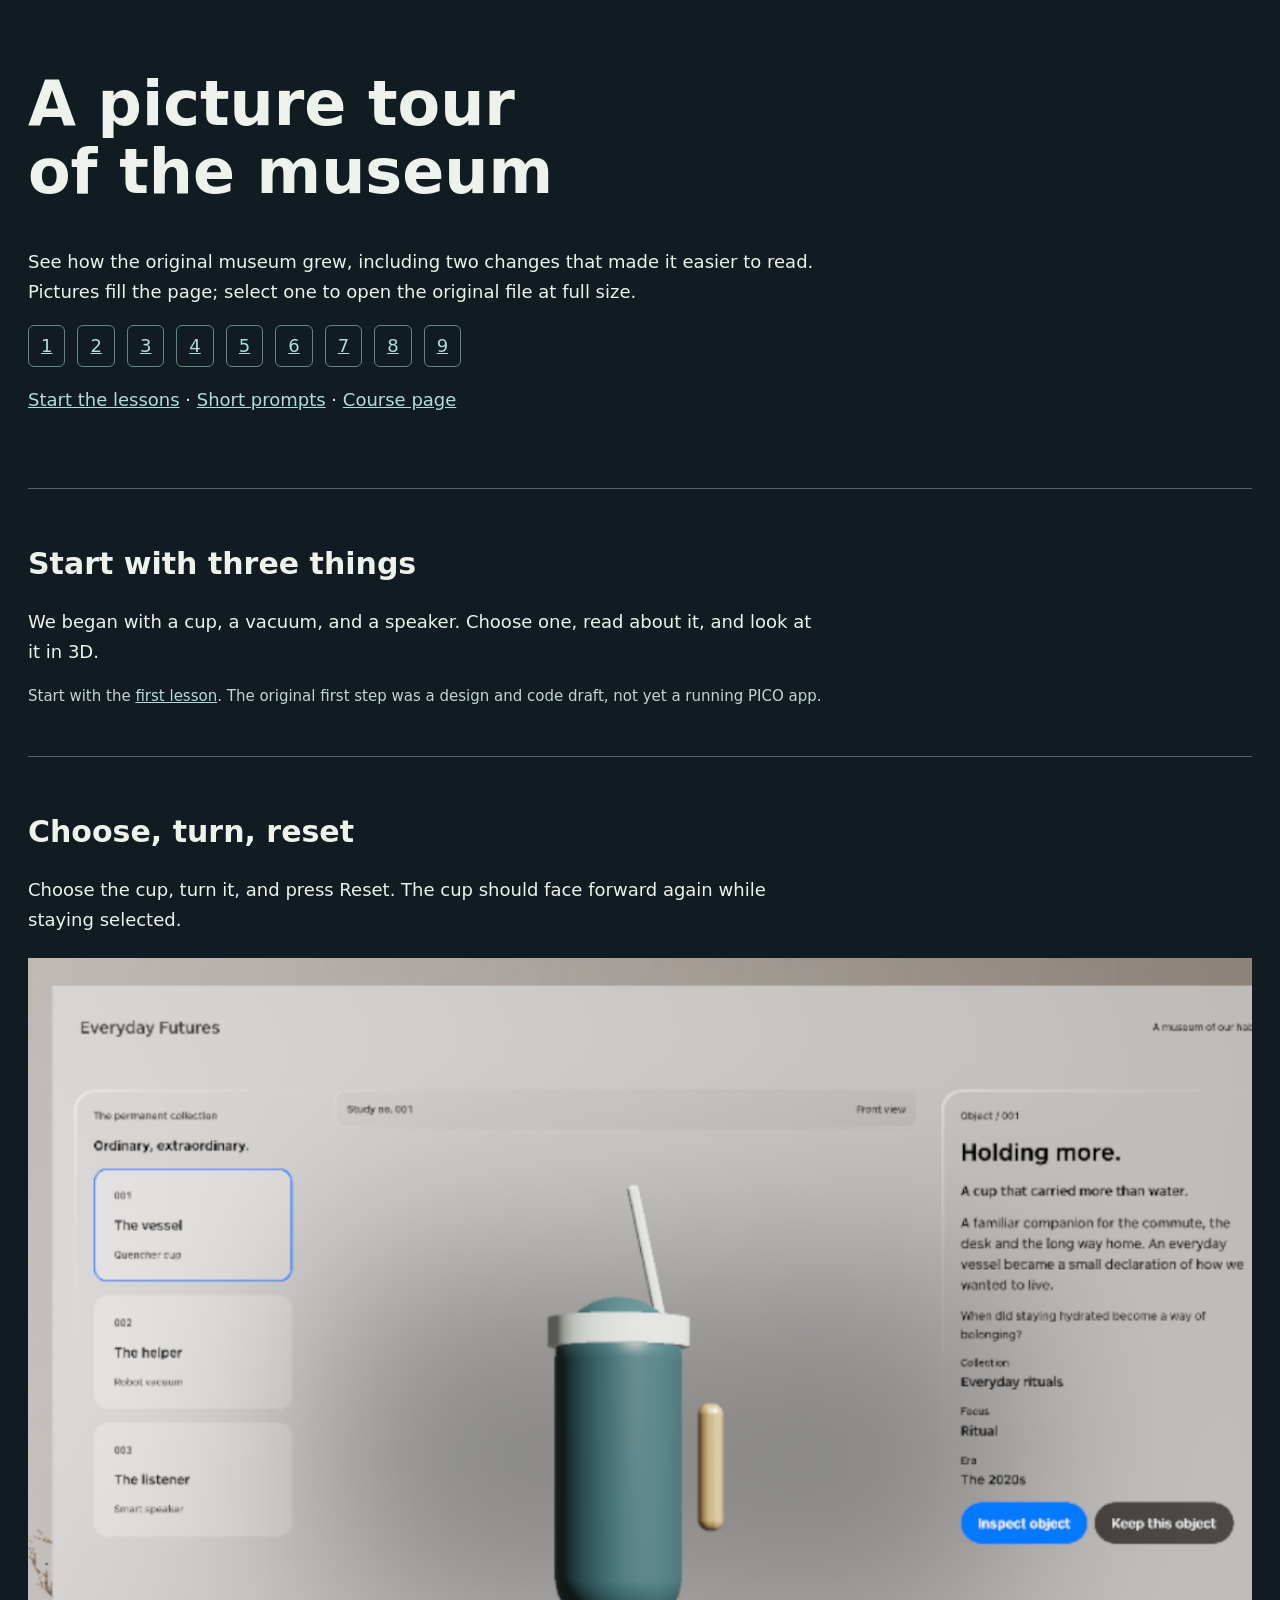
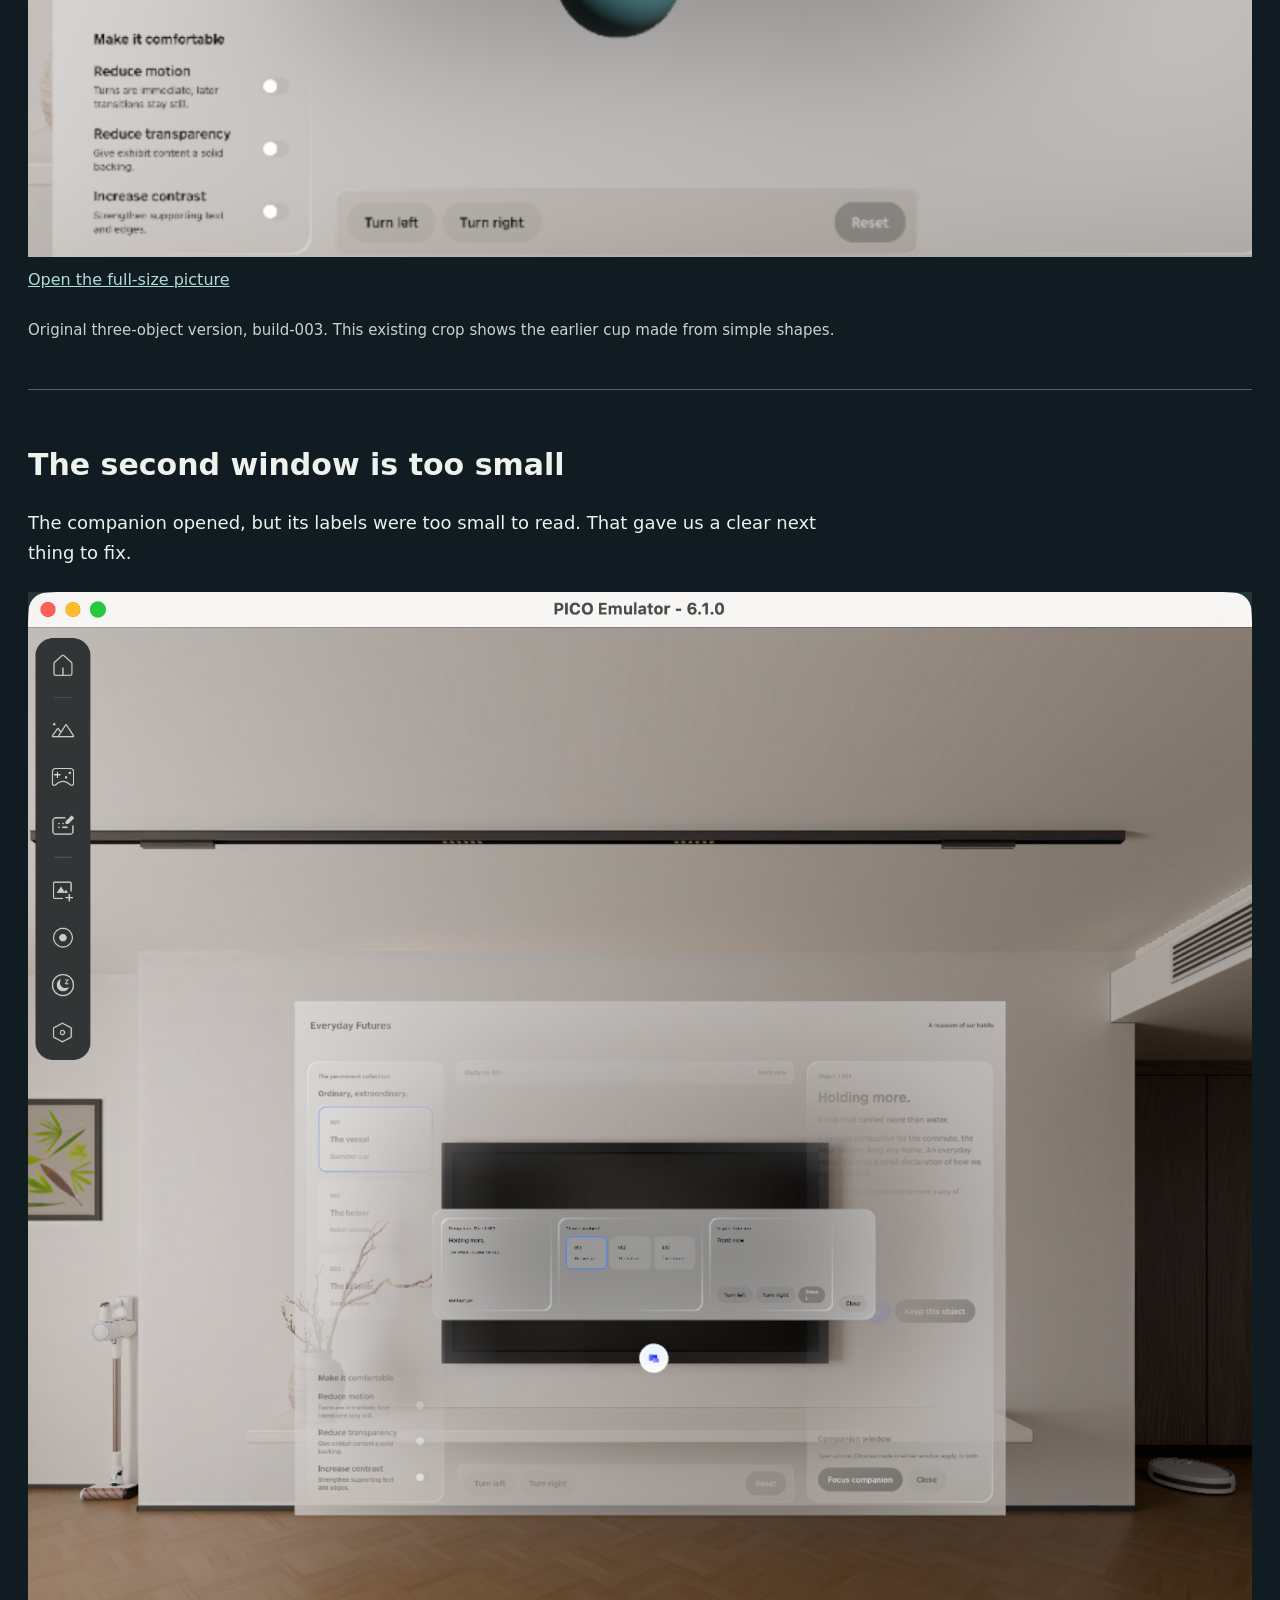
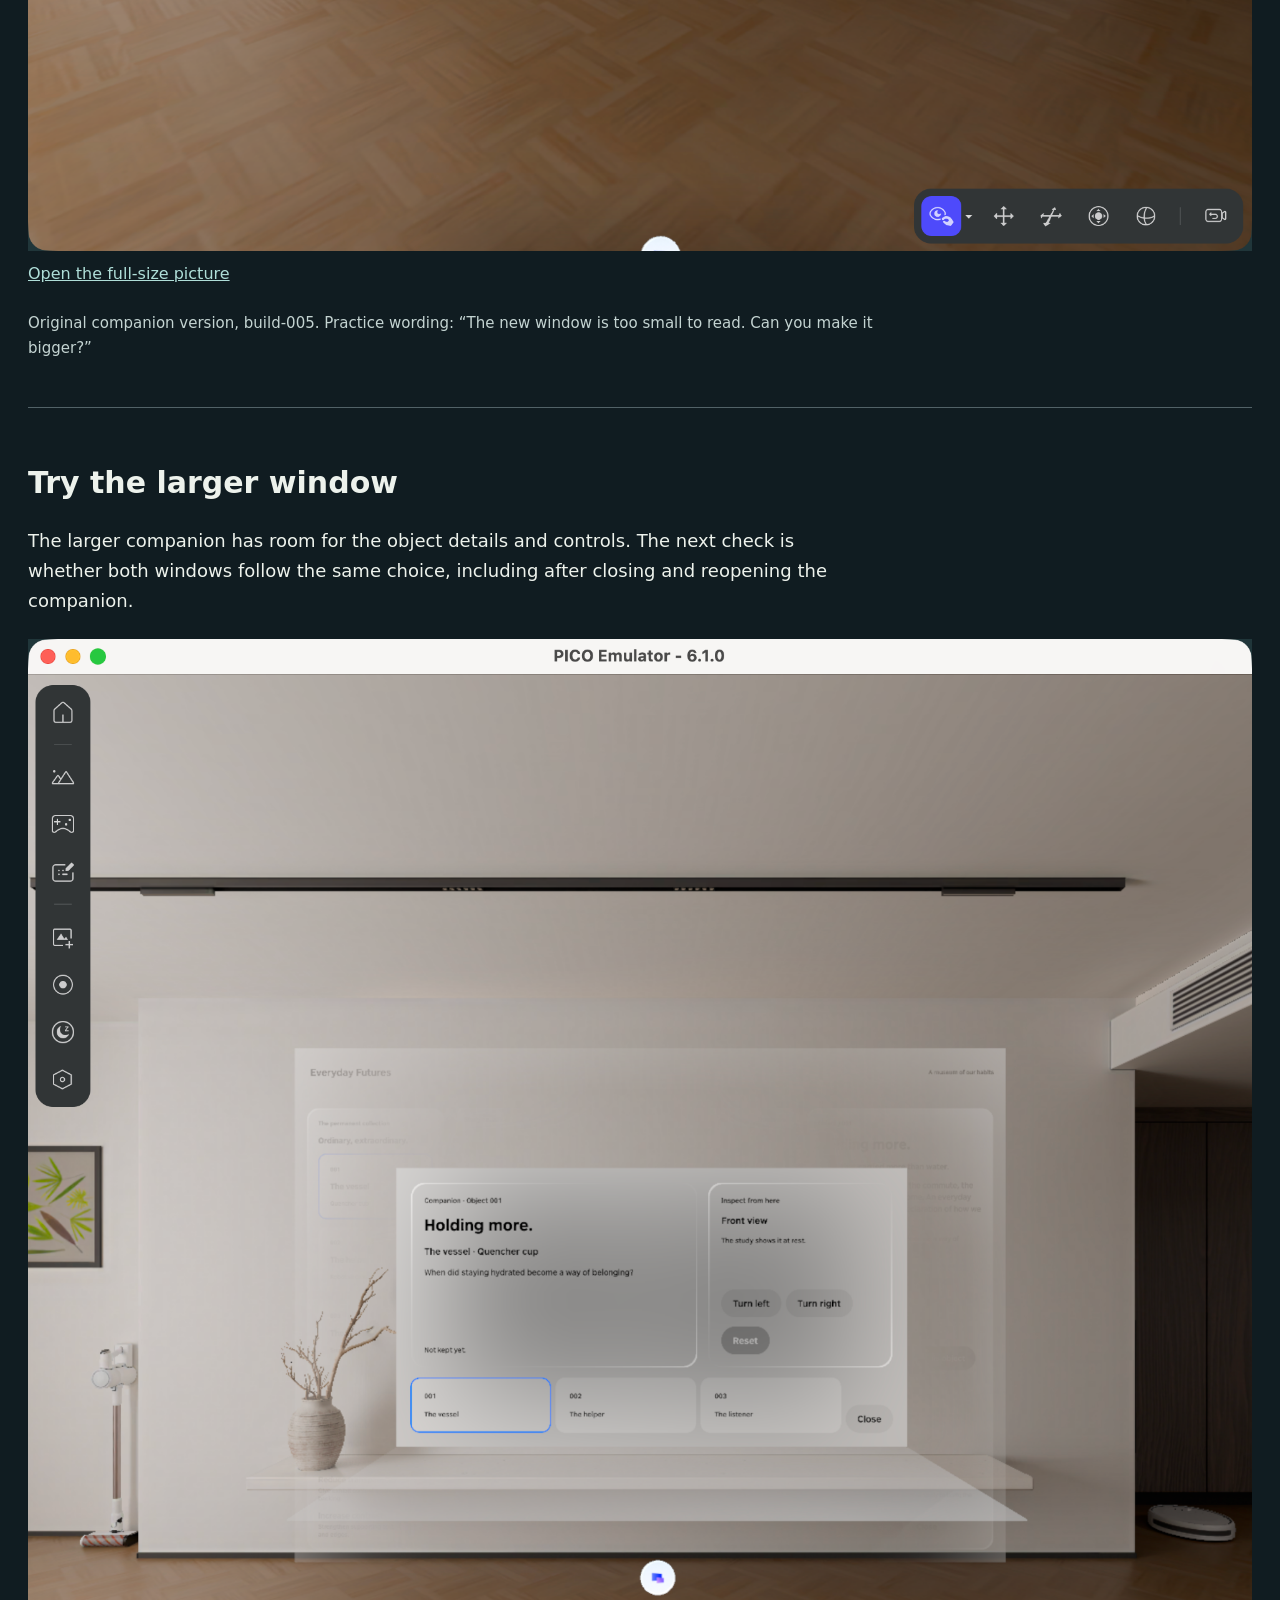
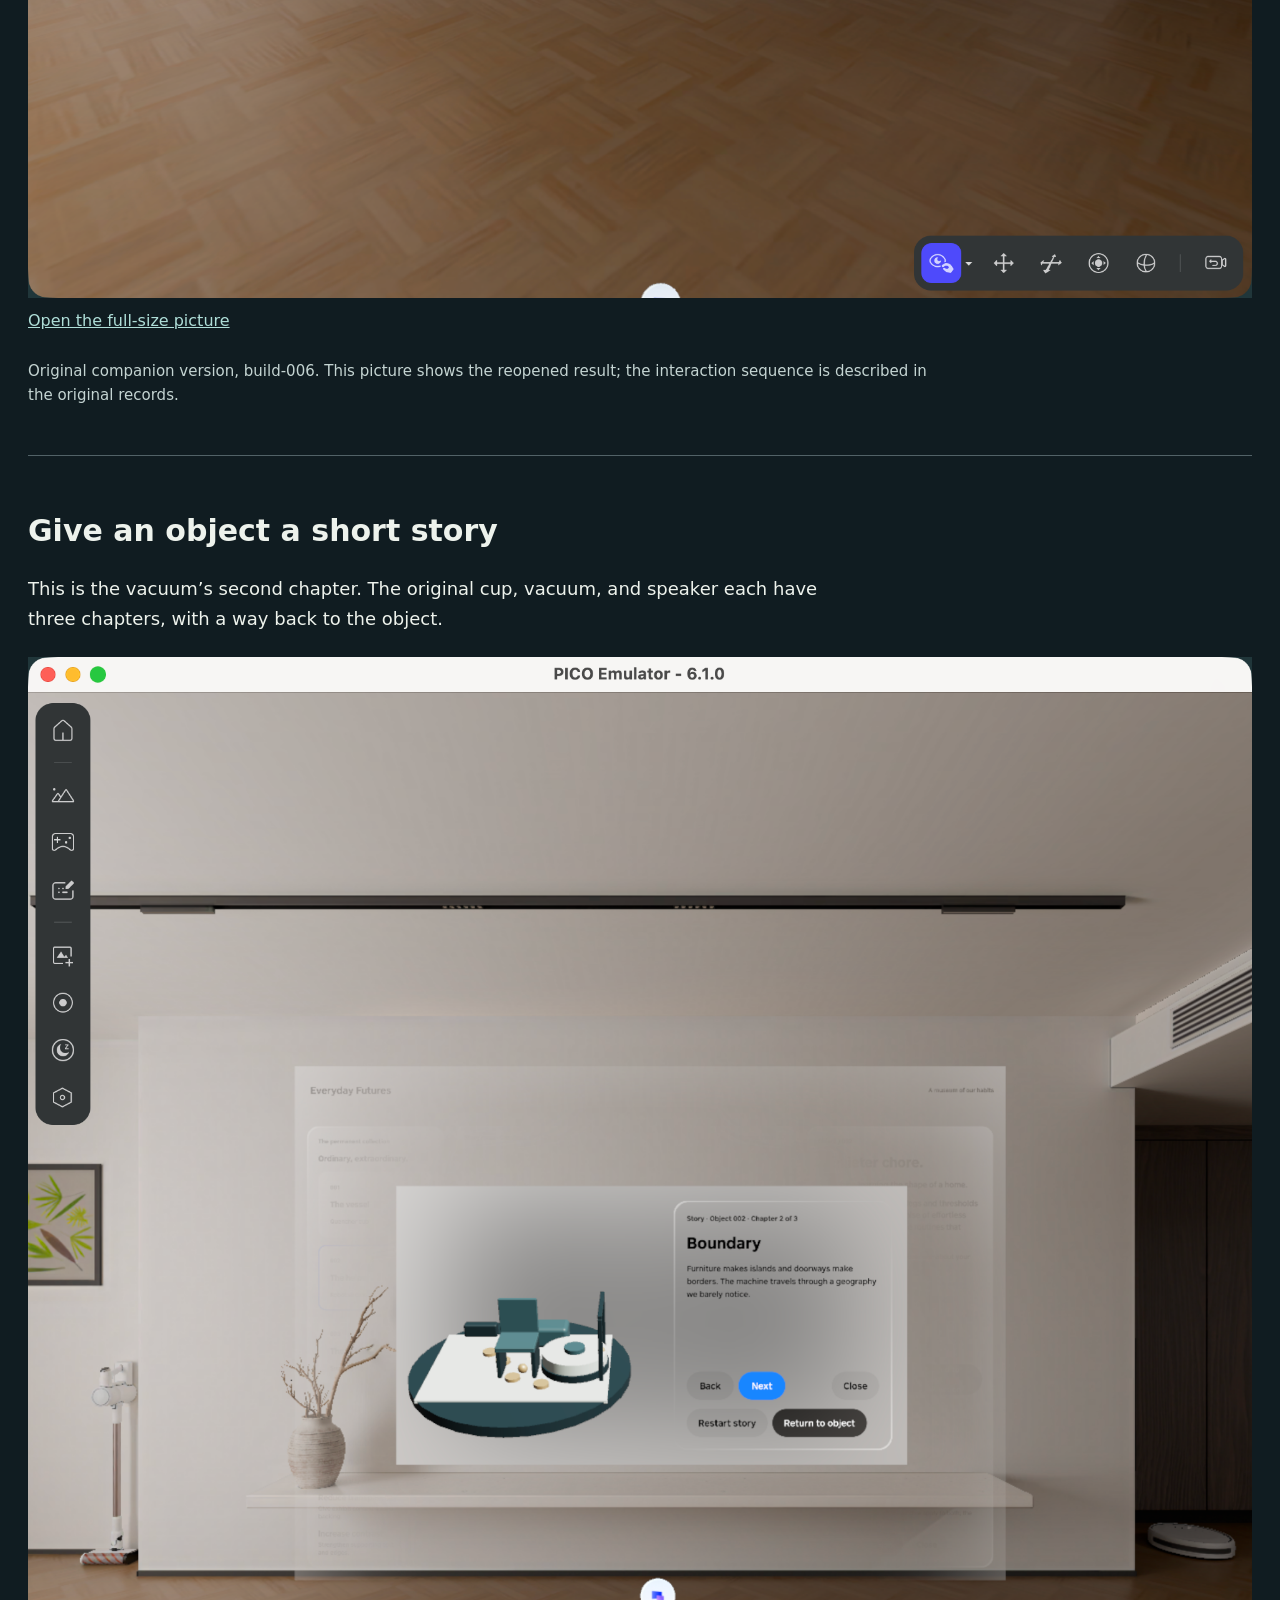
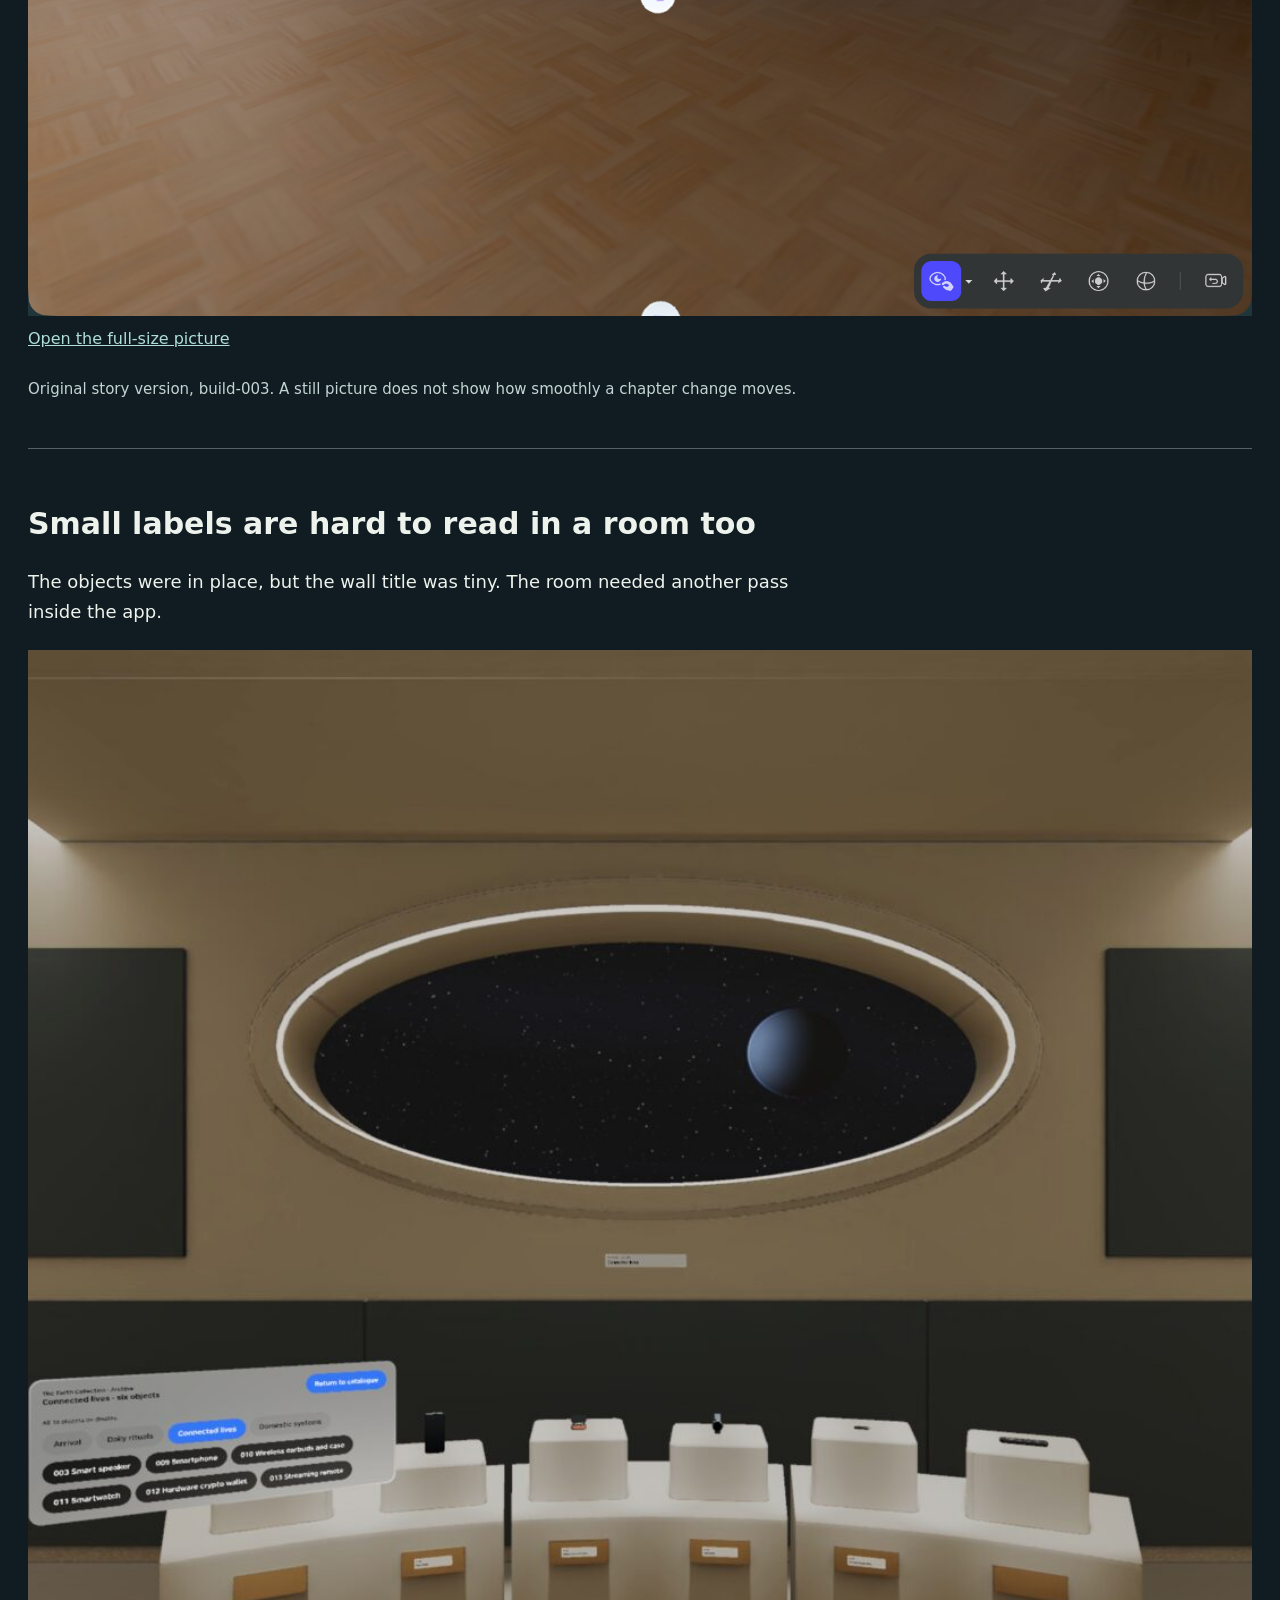
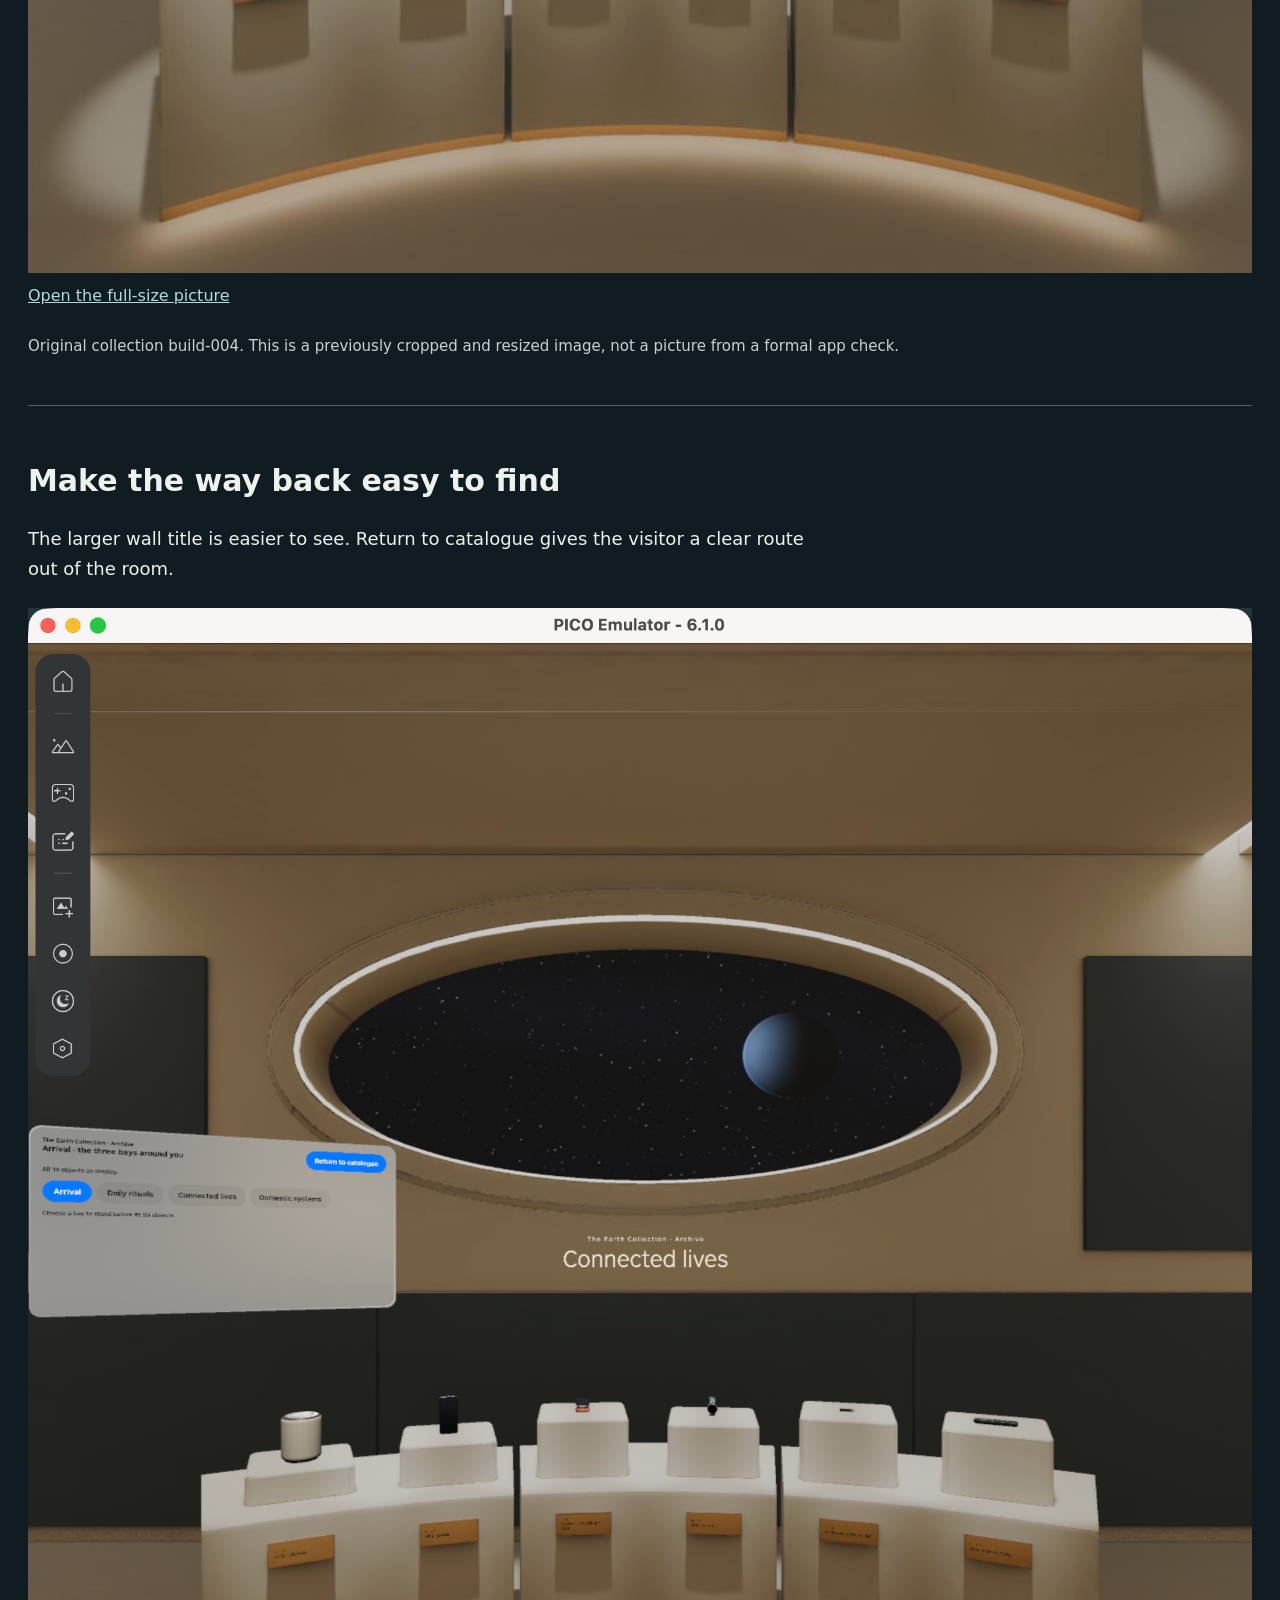
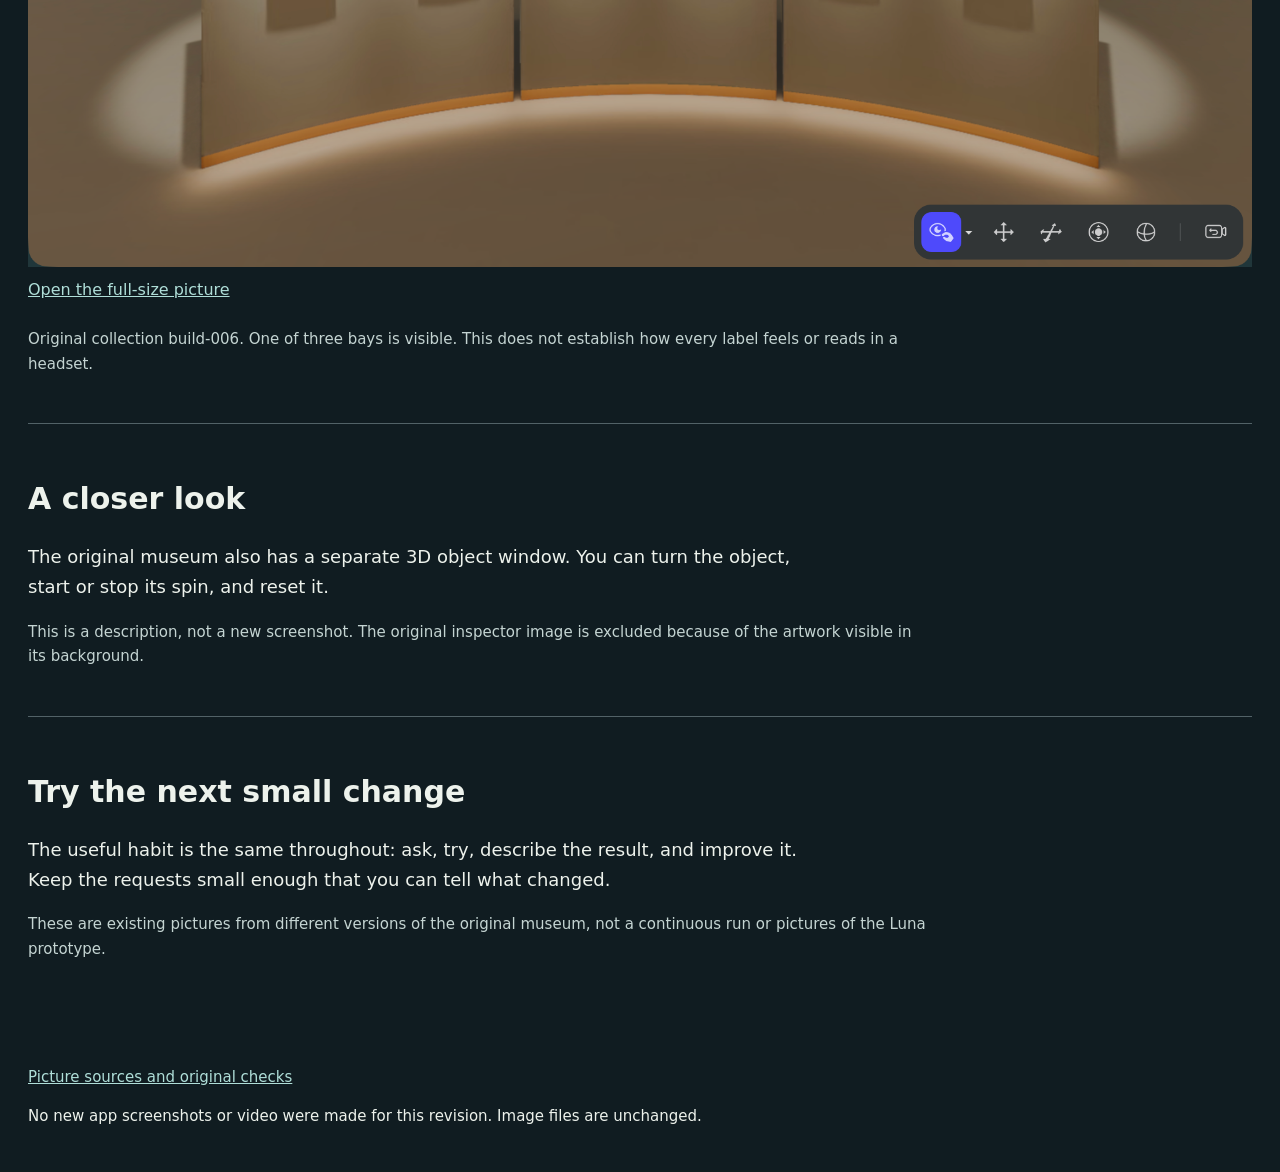
==== commit ffc43217: "Rewrite museum lessons and update build-010 review guide" ====
--- a/demo/index.html
+++ b/demo/index.html
@@ -1,3 +1,28 @@
-<!doctype html><html lang="en"><head><meta charset="utf-8"><meta name="viewport" content="width=device-width, initial-scale=1"><title>Everyday Futures — PICO local review</title><style>
-*{box-sizing:border-box}body{margin:0;background:#101c21;color:#edf2ec;font:18px/1.6 system-ui,sans-serif}header,main,footer{max-width:1380px;margin:auto;padding:32px}header{padding-top:60px}h1{font-size:clamp(38px,5vw,68px);line-height:1.08;max-width:1000px}h2{font-size:30px;line-height:1.2}a{color:#afded8}nav{display:flex;gap:18px;flex-wrap:wrap}nav a{padding:8px 13px;border:1px solid #648881;border-radius:6px}.eyebrow{color:#cfb780;text-transform:uppercase;letter-spacing:.06em;font-size:13px}section{padding:42px 0;border-top:1px solid #526267;scroll-margin-top:20px}.panel{display:grid;grid-template-columns:minmax(0,1.25fr) minmax(300px,1fr);gap:32px;align-items:start}.panel img{width:100%;max-height:780px;object-fit:contain;background:#1f2c32}aside{padding:20px;background:#20363a;border-left:3px solid #cfb780}details{margin-top:18px;padding:15px;border:1px solid #526267}summary{cursor:pointer}.process-mark{padding:70px 35px;font-size:26px;line-height:2;background:#20363a;color:#cfb780;min-height:250px}footer{font-size:14px}.subtitle{max-width:900px;color:#c4d4d2}@media(max-width:760px){.panel{grid-template-columns:1fr}header,main,footer{padding:22px}}@media print{body{background:white;color:black}a{color:black}header,main{padding:0}section{break-before:page}.panel img{max-height:650px}aside,.process-mark{background:#eee;color:black}nav{display:none}}
-</style></head><body><header><div class="eyebrow">Local draft · September 28, 2026 · Unsent</div><h1>Everyday Futures /<br>Earth Collection</h1><p class="subtitle">A rough six-minute walkthrough of the app and its AI-assisted development. Existing stills, transparent build labels, reconstructed teaching prompts and speaker notes. No network connection is needed.</p><nav><a href="#p01">01</a> <a href="#p02">02</a> <a href="#p03">03</a> <a href="#p04">04</a> <a href="#p05">05</a> <a href="#p06">06</a> <a href="#p07">07</a> <a href="#p08">08</a> <a href="#p09">09</a></nav><p><a href="../README.md">Start here (README)</a> · <a href="../evidence/INDEX.md">Evidence index</a> · <a href="../prompts/PROMPT_LIBRARY.md">Prompt library</a> · <a href="SHOT_LIST.md">Six-minute demo script</a></p></header><main><section id="p01"><div class="eyebrow">L0 · context and source-only preparation</div><h2>01 / An evolving museum</h2><div class="panel"><div class="process-mark" aria-hidden="true">BRIEF → OUTPUT → INSPECT → REPAIR → EVIDENCE</div><div><p>One product grows from catalogue and adjacent 3D study, to shared windows, to three miniature stories, then eighteen exhibits and an immersive archive. Agentic describes authoring: no runtime LLM is required.</p><aside>The learner receives a bounded brief, local context, dependency identities and acceptance criteria. L0 completion was staged source, not a compiled or admitted application. The Web design preview was a design artifact.</aside><details open><summary>Speaker notes</summary><p>Speak for 35 seconds. Introduce the five-lesson course and the distinction between generated output, build output, admitted frames, and human or agent inspection.</p></details></div></div></section><section id="p02"><div class="eyebrow">L1 · build-003 · E01 · existing crop</div><h2>02 / Catalogue → study → reset</h2><div class="panel"><a href="../evidence/media/l1-reset.png"><img src="../evidence/media/l1-reset.png" alt="Catalogue → study → reset — L1 · build-003 · E01 · existing crop"></a><div><p>The selected vessel, its interpretation and adjacent procedural model share one screen. Reset returns the study to its front view. This is the original procedural vessel, before the Tripo replacement.</p><aside>A retained crop of museum-14-reset-after is shown unchanged. L1 forward records correct the count to 12 admitted frames and 9 opened; the original tag annotation was not rewritten.</aside><details open><summary>Speaker notes</summary><p>Speak for 40 seconds. Read the card, identify the model and Reset state, and distinguish one observed Reset from an untested input route.</p></details></div></div></section><section id="p03"><div class="eyebrow">L2 · build-005 · E02 · admitted historical frame</div><h2>03 / A generated layout can still fail</h2><div class="panel"><a href="../evidence/media/l2-before.png"><img src="../evidence/media/l2-before.png" alt="A generated layout can still fail — L2 · build-005 · E02 · admitted historical frame"></a><div><p>The companion exists, but its strip is too small for readable captions. Passing a rendering gate did not make this composition acceptable.</p><aside>Teaching reconstruction, not an exact transcript: “Keep one shared selection and yaw. Inspect the companion at capture resolution. Repair the unreadable labels and wrapped Reset without adding a second state owner.”</aside><details open><summary>Speaker notes</summary><p>Speak for 40 seconds. Point to the small strip. Explain the brief → generated implementation → opened evidence → focused repair sequence. The prompt is reconstructed from the placement finding.</p></details></div></div></section><section id="p04"><div class="eyebrow">L2 · build-006 · E03 · admitted historical frame</div><h2>04 / Repair, then inspect the result</h2><div class="panel"><a href="../evidence/media/l2-after.png"><img src="../evidence/media/l2-after.png" alt="Repair, then inspect the result — L2 · build-006 · E03 · admitted historical frame"></a><div><p>The larger two-row companion exposes readable details, cards and rotation controls. Closing and reopening preserves the object selected while it was closed.</p><aside>The source uses shared state and a window controller. This reopened frame is byte-identical to the earlier opened frame 14. The still supports the visible state; retained interaction records support the close/select/reopen sequence.</aside><details open><summary>Speaker notes</summary><p>Speak for 40 seconds. Compare with the preceding panel. A learner transfer task is to add one shared preference, then explain why each window must observe the same state.</p></details></div></div></section><section id="p05"><div class="eyebrow">L3 · build-003 · E04 · admitted historical frame</div><h2>05 / Stories preserve return context</h2><div class="panel"><a href="../evidence/media/l3-story.png"><img src="../evidence/media/l3-story.png" alt="Stories preserve return context — L3 · build-003 · E04 · admitted historical frame"></a><div><p>Boundary is the robot vacuum’s second chapter. Vessel, vacuum and speaker each have a three-chapter miniature. Only these three original objects have stories.</p><aside>A review repair separated Return from a fresh inspection action and made controls fit in two rows. Rapid interruption and changing Reduce motion during a transition have host-only coverage; this still is not motion-quality evidence.</aside><details open><summary>Speaker notes</summary><p>Speak for 40 seconds. Show Next and Return to object. Explain that Return preserves the visitor’s latest study selection and orientation, including a Reset performed during the story.</p></details></div></div></section><section id="p06"><div class="eyebrow">L4 · build-004 · E06 · retained derived nongate look</div><h2>06 / Blender room: an earlier iteration</h2><div class="panel"><a href="../evidence/media/l4-before-labels.jpg"><img src="../evidence/media/l4-before-labels.jpg" alt="Blender room: an earlier iteration — L4 · build-004 · E06 · retained derived nongate look"></a><div><p>The Connected lives bay already holds six original objects, but its wall title is tiny. This is an existing cropped/resized JPEG from an earlier build.</p><aside>The art and application work met at metres, model bounds, baked textures and the panel layout. Later layout changes enlarged bay lettering and fixed the control panel’s top edge.</aside><details open><summary>Speaker notes</summary><p>Speak for 25 seconds. Identify the six models and the tiny wall label. This image is a nongate look, not a newly admitted capture.</p></details></div></div></section><section id="p07"><div class="eyebrow">L4 · build-006 · E05 · admitted historical frame</div><h2>07 / The archive becomes readable</h2><div class="panel"><a href="../evidence/media/l4-archive.png"><img src="../evidence/media/l4-archive.png" alt="The archive becomes readable — L4 · build-006 · E05 · admitted historical frame"></a><div><p>The Connected lives bay has larger wall lettering and an explicit Return to catalogue. Its six depicted exhibits and the room were authored for the project.</p><aside>Wider final L4 interaction acceptance rests on build-007 and earlier feature evidence. This image is build-006. The room has three bays; only one is visible here. Plaque legibility, wearer comfort and real-world scale perception are not established.</aside><details open><summary>Speaker notes</summary><p>Speak for 40 seconds. Explain the archive’s loading and return lifecycle. A counter of created entities is not proof of released native allocations.</p></details></div></div></section><section id="p08"><div class="eyebrow">L4 · sanitized process panel · no screenshot claim</div><h2>08 / Independent inspection and bounded repair</h2><div class="panel"><div class="process-mark" aria-hidden="true">BRIEF → OUTPUT → INSPECT → REPAIR → EVIDENCE</div><div><p>Open in 3D creates an independent object window with Turn, Spin/Pause and Reset. Opening a companion replaces the inspector. Reduce motion stops spin. The source defines one auxiliary-window policy.</p><aside>Build-007 retained interactions cover inspector and archive flows. Build-008 changes search to the pinned SDK SearchField: injected Enter submits, sometimes after a first Enter commits IME composition. The eight-second idle fallback remains. Human host-keyboard Enter was not established.</aside><details open><summary>Speaker notes</summary><p>Speak for 35 seconds. Distinguish code, retained interaction results and stills. Inspector captures with reference/generated thumbnails are held; this panel is an editorial explanation, not a fabricated product image.</p></details></div></div></section><section id="p09"><div class="eyebrow">Build-008 · E07/T08 · sanitized evidence summary</div><h2>09 / What the final build establishes</h2><div class="panel"><div class="process-mark" aria-hidden="true">BRIEF → OUTPUT → INSPECT → REPAIR → EVIDENCE</div><div><p>Source c65959f; APK b1a61d99…; retained 128 passing app tests. Final visitor-start gate museum-dh-01-b8-visitor-start passed 17 checks once. Its inspected original image and the APK are not in this repository; ASSET_SUPPLEMENT.md describes the owner’s separate supplement and its access and rights limits.</p><aside>This assembled walkthrough is not a continuous build-008 video. Earlier stills retain their own build labels. No new build, native test, capture, provider generation or audio was made. Source exports omit held assets and are not exact APK reproductions.</aside><details open><summary>Speaker notes</summary><p>Speak for 25 seconds. Request curriculum and technical feedback. Leave recipient timing, supported teaching versions and item-specific asset eligibility as explicit review questions; no date or extension is agreed.</p></details></div></div></section></main><footer>Use the original-size image links for inspection. Included emulator chrome and environment remain PICO material; these stills are curated for private technical review, not cleared public marketing. This HTML is a document, not a Web preview or native application.</footer></body></html>+<!doctype html>
+<html lang="en"><head><meta charset="utf-8"><meta name="viewport" content="width=device-width, initial-scale=1"><title>A picture tour of the museum</title><style>*{box-sizing:border-box}body{margin:0;background:#101c21;color:#edf2ec;font:18px/1.65 system-ui,sans-serif}header,main,footer{width:min(100%,1280px);margin:auto;padding:28px}h1{font-size:clamp(34px,5vw,62px);line-height:1.1}h2{font-size:30px;line-height:1.2}a{color:#afded8}p{max-width:800px}nav{display:flex;flex-wrap:wrap;gap:12px}nav a{padding:5px 12px;border:1px solid #648881;border-radius:6px}section{border-top:1px solid #526267;padding:32px 0;scroll-margin-top:15px}figure{margin:24px 0}figure img{display:block;width:100%;height:auto;background:#20363a}figcaption{font-size:16px;margin-top:10px;color:#d0dbd8}.picture-note{font-size:15px;color:#c4d4d2;max-width:900px}.practice{padding:18px 22px;background:#20363a;border-left:3px solid #cfb780;max-width:800px}footer{font-size:15px}@media(max-width:700px){header,main,footer{padding:20px}h2{font-size:26px}}</style></head><body>
+<header><h1>A picture tour<br>of the museum</h1><p>See how the original museum grew, including two changes that made it easier to read. Pictures fill the page; select one to open the original file at full size.</p><nav><a href="#p01">1</a><a href="#p02">2</a><a href="#p03">3</a><a href="#p04">4</a><a href="#p05">5</a><a href="#p06">6</a><a href="#p07">7</a><a href="#p08">8</a><a href="#p09">9</a></nav><p><a href="../lessons/L0.md">Start the lessons</a> · <a href="../prompts/PROMPT_LIBRARY.md">Short prompts</a> · <a href="../README.md">Course page</a></p></header><main>
+<section id="p01"><h2>Start with three things</h2><p>We began with a cup, a vacuum, and a speaker. Choose one, read about it, and look at it in 3D.</p>
+<p class="picture-note">Start with the <a href="../lessons/L0.md">first lesson</a>. The original first step was a design and code draft, not yet a running PICO app.</p></section>
+<section id="p02"><h2>Choose, turn, reset</h2><p>Choose the cup, turn it, and press Reset. The cup should face forward again while staying selected.</p>
+<figure><a href="../evidence/media/l1-reset.png"><img src="../evidence/media/l1-reset.png" alt="Choose, turn, reset"></a><figcaption><a href="../evidence/media/l1-reset.png">Open the full-size picture</a></figcaption></figure>
+<p class="picture-note">Original three-object version, build-003. This existing crop shows the earlier cup made from simple shapes.</p></section>
+<section id="p03"><h2>The second window is too small</h2><p>The companion opened, but its labels were too small to read. That gave us a clear next thing to fix.</p>
+<figure><a href="../evidence/media/l2-before.png"><img src="../evidence/media/l2-before.png" alt="The second window is too small"></a><figcaption><a href="../evidence/media/l2-before.png">Open the full-size picture</a></figcaption></figure>
+<p class="picture-note">Original companion version, build-005. Practice wording: “The new window is too small to read. Can you make it bigger?”</p></section>
+<section id="p04"><h2>Try the larger window</h2><p>The larger companion has room for the object details and controls. The next check is whether both windows follow the same choice, including after closing and reopening the companion.</p>
+<figure><a href="../evidence/media/l2-after.png"><img src="../evidence/media/l2-after.png" alt="Try the larger window"></a><figcaption><a href="../evidence/media/l2-after.png">Open the full-size picture</a></figcaption></figure>
+<p class="picture-note">Original companion version, build-006. This picture shows the reopened result; the interaction sequence is described in the original records.</p></section>
+<section id="p05"><h2>Give an object a short story</h2><p>This is the vacuum’s second chapter. The original cup, vacuum, and speaker each have three chapters, with a way back to the object.</p>
+<figure><a href="../evidence/media/l3-story.png"><img src="../evidence/media/l3-story.png" alt="Give an object a short story"></a><figcaption><a href="../evidence/media/l3-story.png">Open the full-size picture</a></figcaption></figure>
+<p class="picture-note">Original story version, build-003. A still picture does not show how smoothly a chapter change moves.</p></section>
+<section id="p06"><h2>Small labels are hard to read in a room too</h2><p>The objects were in place, but the wall title was tiny. The room needed another pass inside the app.</p>
+<figure><a href="../evidence/media/l4-before-labels.jpg"><img src="../evidence/media/l4-before-labels.jpg" alt="Small labels are hard to read in a room too"></a><figcaption><a href="../evidence/media/l4-before-labels.jpg">Open the full-size picture</a></figcaption></figure>
+<p class="picture-note">Original collection build-004. This is a previously cropped and resized image, not a picture from a formal app check.</p></section>
+<section id="p07"><h2>Make the way back easy to find</h2><p>The larger wall title is easier to see. Return to catalogue gives the visitor a clear route out of the room.</p>
+<figure><a href="../evidence/media/l4-archive.png"><img src="../evidence/media/l4-archive.png" alt="Make the way back easy to find"></a><figcaption><a href="../evidence/media/l4-archive.png">Open the full-size picture</a></figcaption></figure>
+<p class="picture-note">Original collection build-006. One of three bays is visible. This does not establish how every label feels or reads in a headset.</p></section>
+<section id="p08"><h2>A closer look</h2><p>The original museum also has a separate 3D object window. You can turn the object, start or stop its spin, and reset it.</p>
+<p class="picture-note">This is a description, not a new screenshot. The original inspector image is excluded because of the artwork visible in its background.</p></section>
+<section id="p09"><h2>Try the next small change</h2><p>The useful habit is the same throughout: ask, try, describe the result, and improve it. Keep the requests small enough that you can tell what changed.</p>
+<p class="picture-note">These are existing pictures from different versions of the original museum, not a continuous run or pictures of the Luna prototype.</p></section>
+</main><footer><a href="../evidence/INDEX.md">Picture sources and original checks</a><p>No new app screenshots or video were made for this revision. Image files are unchanged.</p></footer></body></html>
